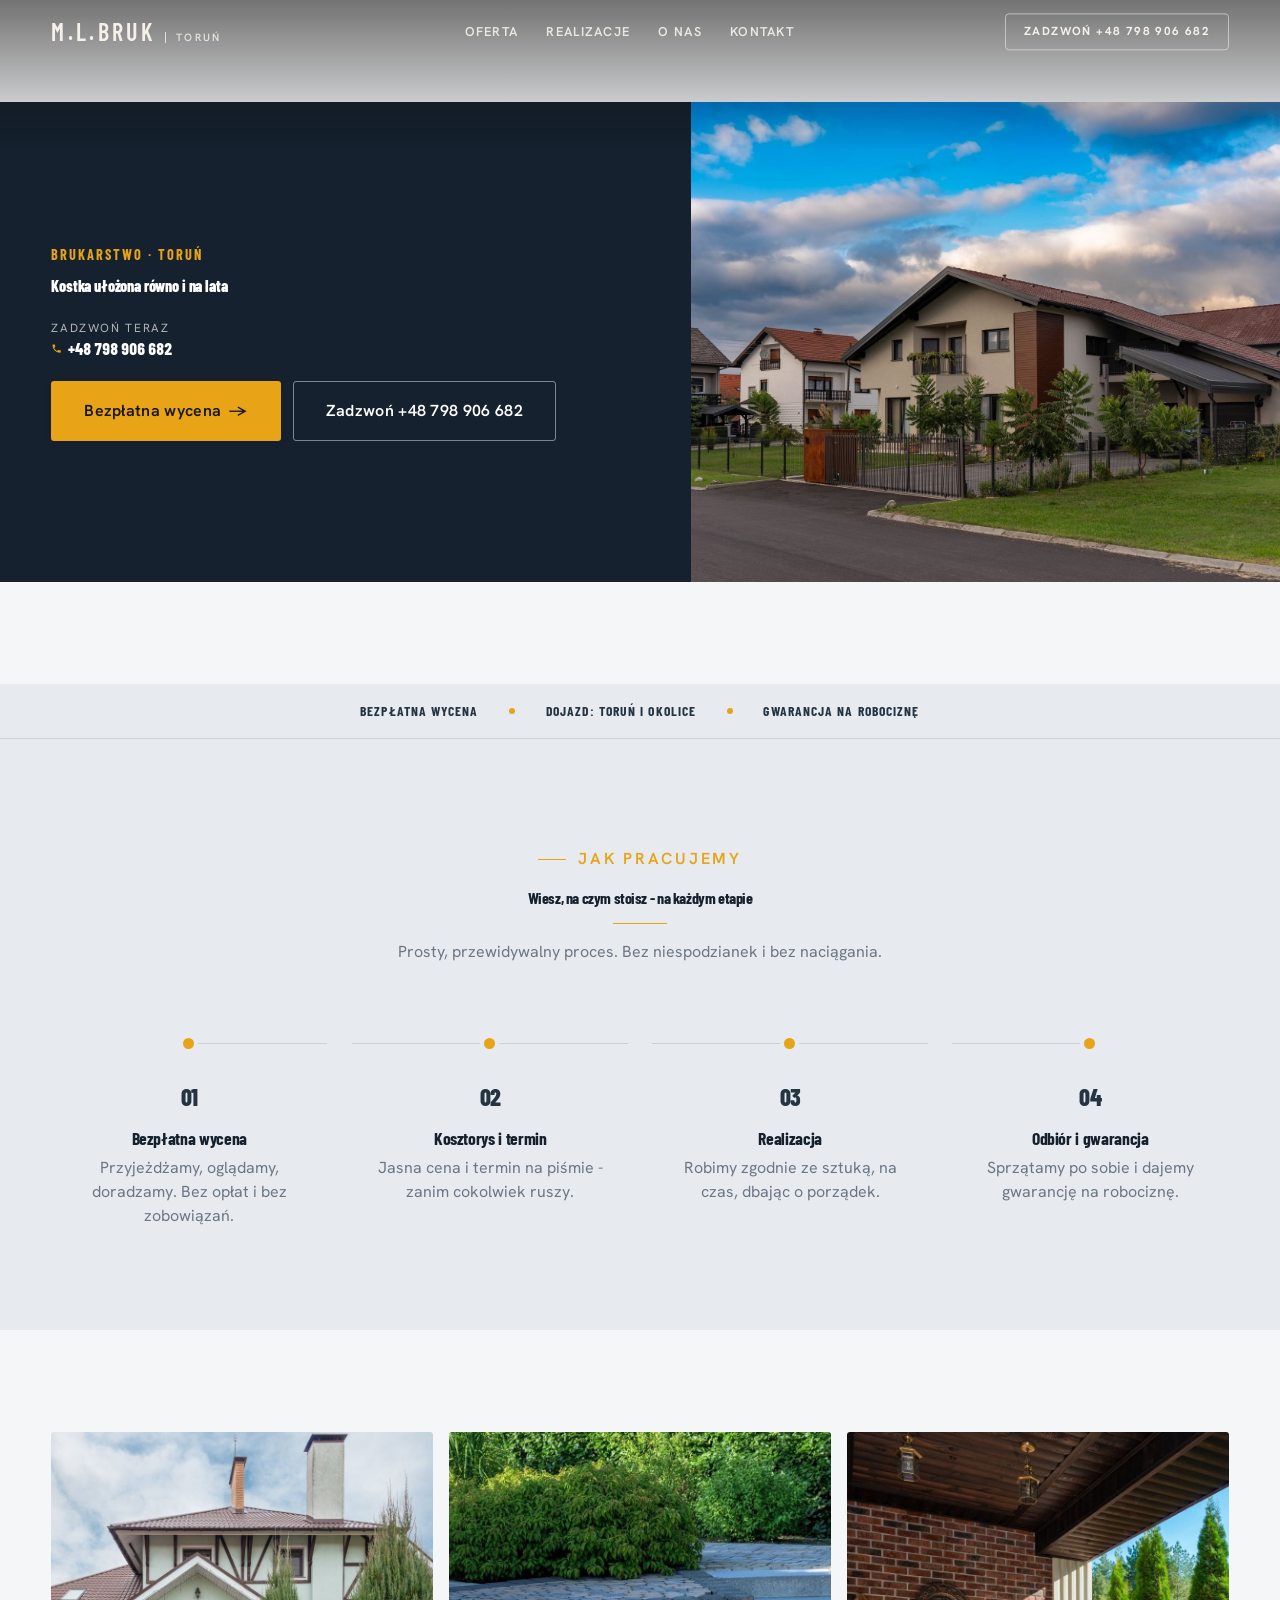
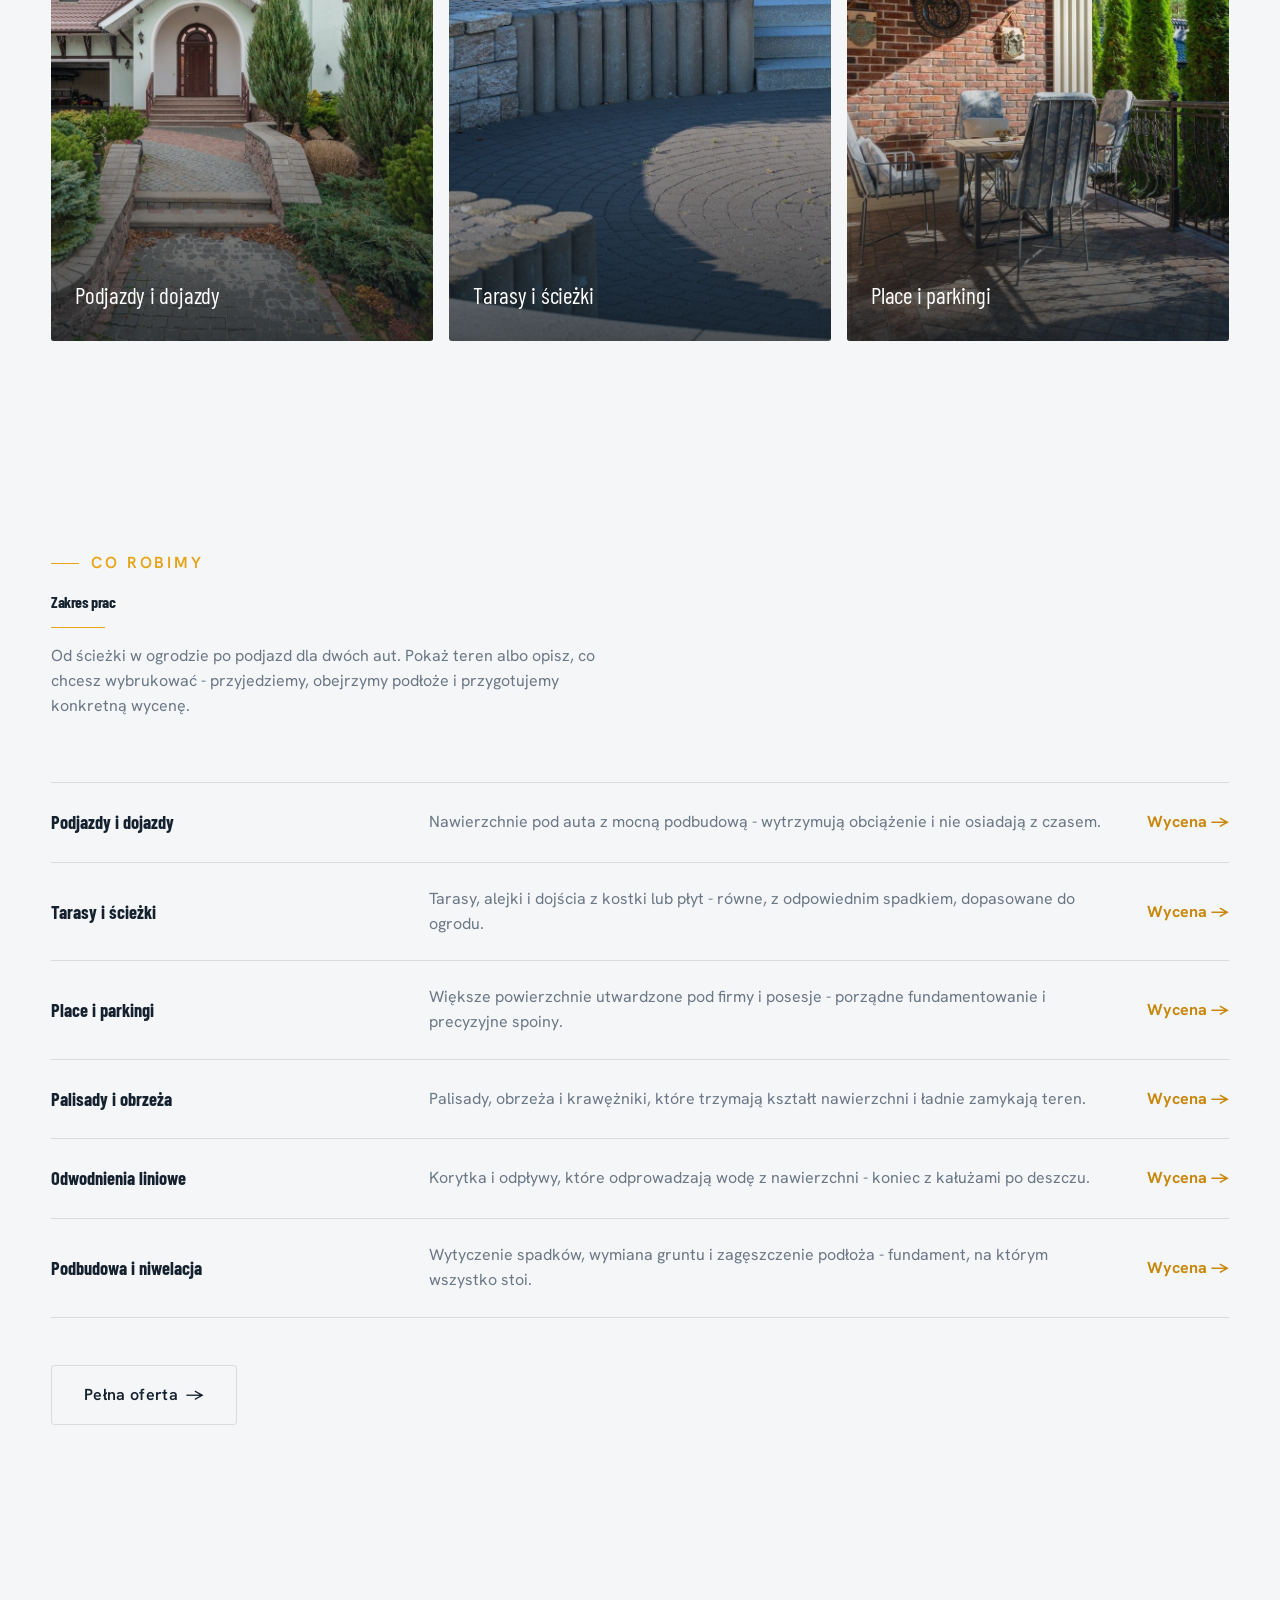
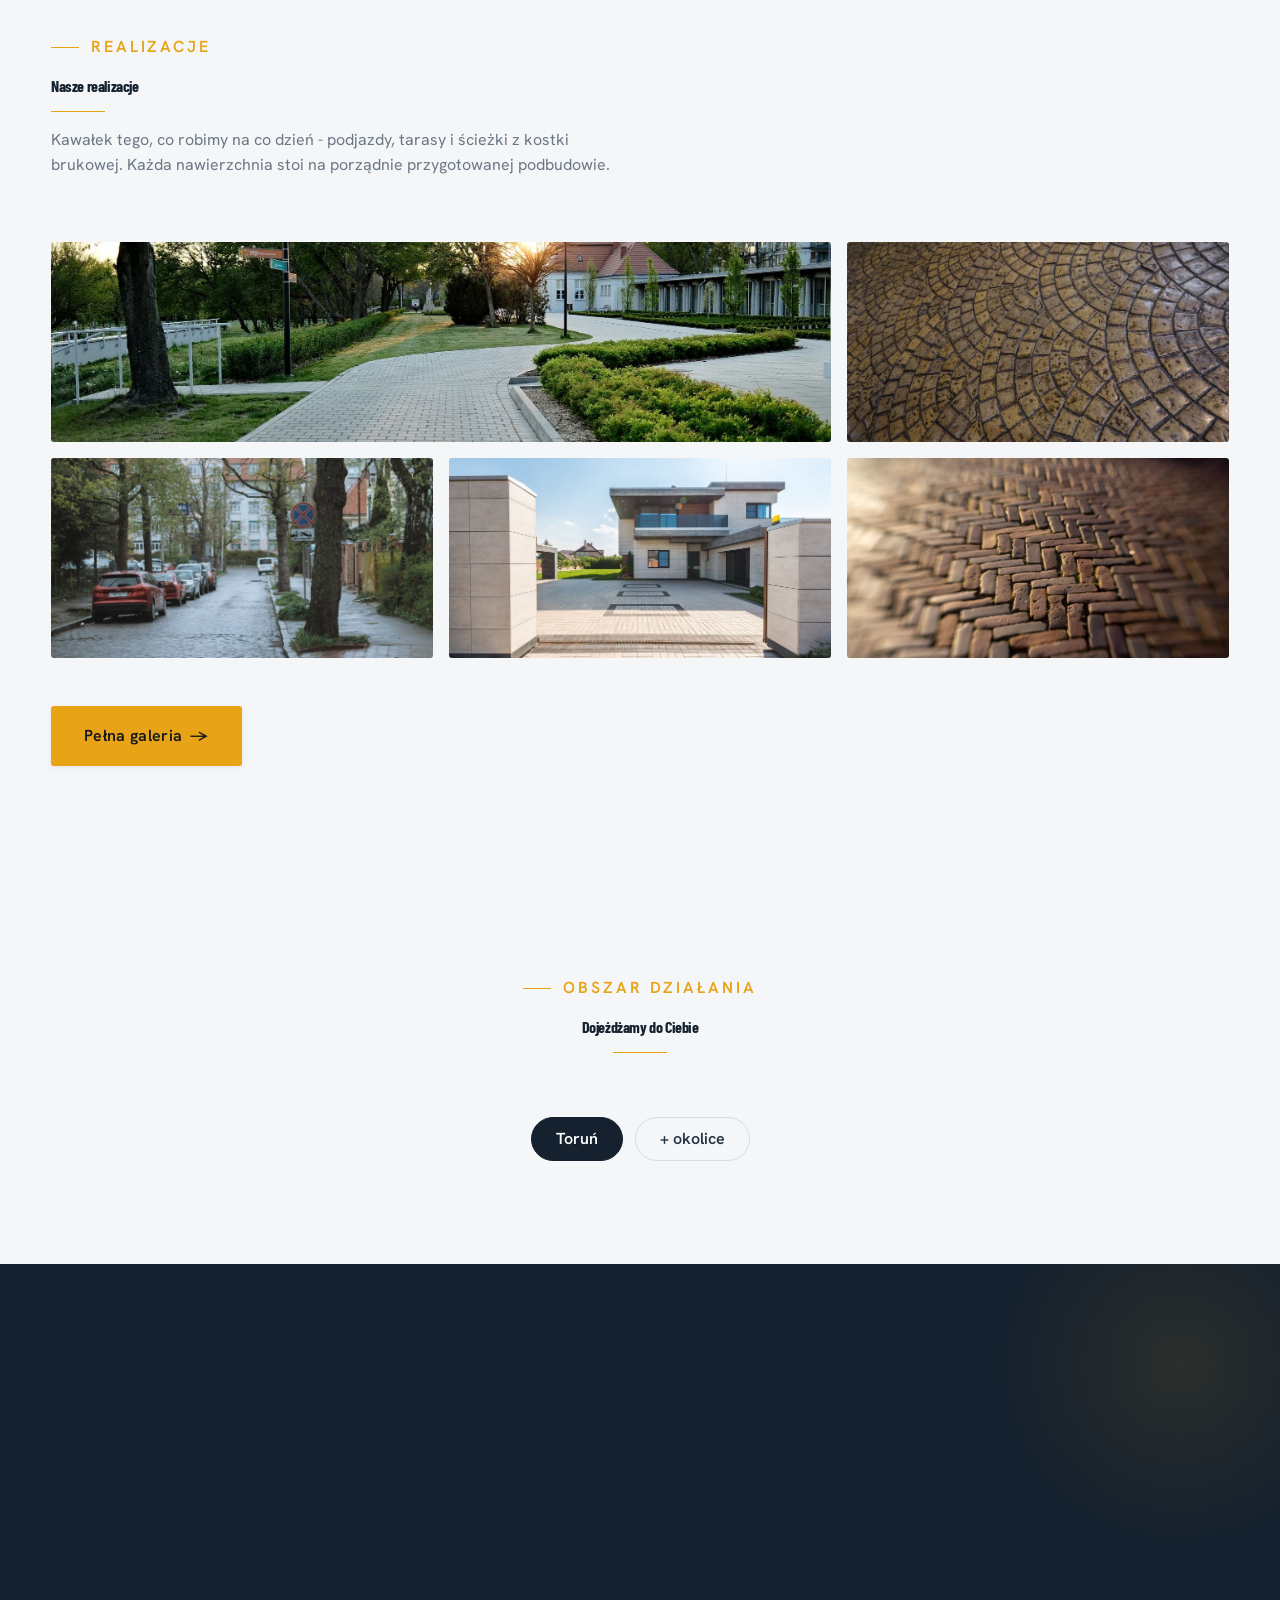
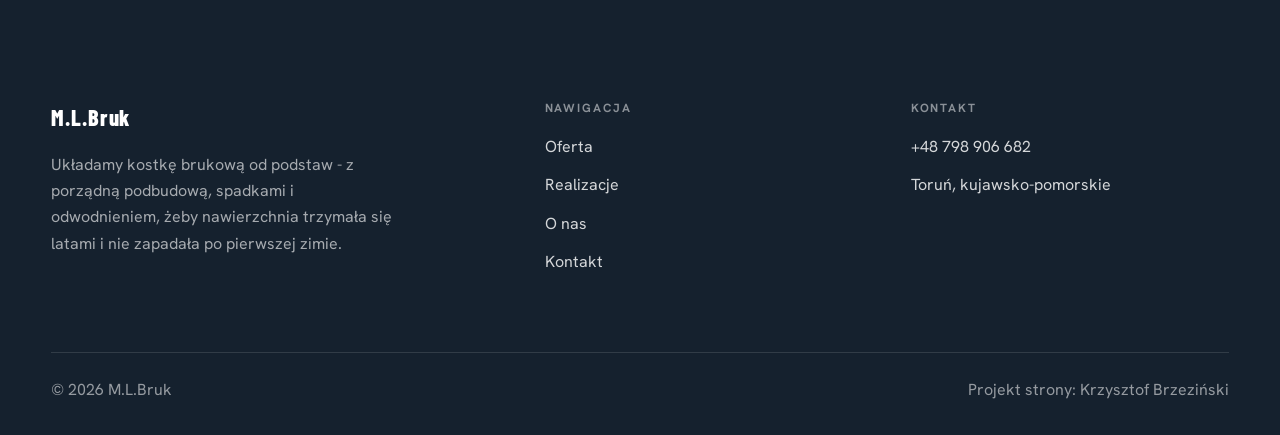
==== index.html @ 259c3f05 "Strona demo: m-l-bruk-ukladanie-kostki-brukowej" ====
<!DOCTYPE html>
<html lang="pl">
<head>
<meta charset="UTF-8">
<meta name="viewport" content="width=device-width, initial-scale=1.0">
<title>M.L.Bruk - Brukarstwo · Toruń</title>
<meta name="description" content="M.L.Bruk - układanie kostki brukowej, podjazdy, tarasy, ścieżki, palisady i odwodnienia. Solidna podbudowa, równa nawierzchnia, terminowo. Toruń i okolice.">
<link rel="preconnect" href="https://fonts.googleapis.com">
<link rel="preconnect" href="https://fonts.gstatic.com" crossorigin>
<link href="https://fonts.googleapis.com/css2?family=Barlow+Condensed:wght@500;600;700&family=Hanken+Grotesk:wght@400;500;600&display=swap" rel="stylesheet">
<link rel="stylesheet" href="assets/styles.css">
</head>
<body>

<header class="nav">
  <div class="wrap nav-inner">
    <a class="brand" href="index.html"><span class="name">M.L.Bruk</span><span class="sub">Toruń</span></a>
    <nav class="nav-links">
      <a href="oferta.html">Oferta</a>
      <a href="realizacje.html">Realizacje</a>
      <a href="o-nas.html">O nas</a>
      <a href="kontakt.html">Kontakt</a>
      <a href="tel:+48798906682" class="btn btn-accent">Zadzwoń +48 798 906 682</a>
    </nav>
    <button class="nav-toggle" aria-label="Menu"><span></span><span></span><span></span></button>
  </div>
</header>

<section class="hero-fach">
  <img class="hf-photo" src="img/hero.jpg" alt="M.L.Bruk">
  <div class="hf-panel">
      <span class="hf-kicker">Brukarstwo · Toruń</span>
      <h1 class="hf-title">Kostka ułożona równo i na lata</h1>
      <a class="hf-phone" href="tel:+48798906682"><span class="hf-phone-lab">Zadzwoń teraz</span><span class="hf-phone-num"><svg class="ico-tel" width="16" height="16" viewBox="0 0 24 24" fill="none" aria-hidden="true"><path d="M6.6 10.8a15.5 15.5 0 0 0 6.6 6.6l2.2-2.2a1 1 0 0 1 1-.24 11.4 11.4 0 0 0 3.6.58 1 1 0 0 1 1 1V20a1 1 0 0 1-1 1A17 17 0 0 1 3 4a1 1 0 0 1 1-1h3.5a1 1 0 0 1 1 1c0 1.25.2 2.46.58 3.6a1 1 0 0 1-.25 1l-2.23 2.2Z" fill="currentColor"/></svg> +48 798 906 682</span></a>
      <div class="hf-actions">
        <a href="kontakt.html" class="btn btn-accent">Bezpłatna wycena <span class="arr">→</span></a>
        <a href="tel:+48798906682" class="btn btn-ghost hf-ghost">Zadzwoń +48 798 906 682</a>
      </div>
  </div>
</section>
<section class="fach-promise">
  <div class="wrap">
    <ul class="fp-row reveal"><li>Bezpłatna wycena</li><li>Dojazd: Toruń i okolice</li><li>Gwarancja na robociznę</li></ul>
  </div>
</section>
<section class="proces fachowcy">
  <div class="wrap">
    <div class="head center reveal">
      <span class="eyebrow">Jak pracujemy</span>
      <h2>Wiesz, na czym stoisz - na każdym etapie</h2>
      <p>Prosty, przewidywalny proces. Bez niespodzianek i bez naciągania.</p>
    </div>
    <ol class="proces-line">
      <li class="reveal"><span class="pno">01</span><h3>Bezpłatna wycena</h3><p>Przyjeżdżamy, oglądamy, doradzamy. Bez opłat i bez zobowiązań.</p></li>
      <li class="reveal"><span class="pno">02</span><h3>Kosztorys i termin</h3><p>Jasna cena i termin na piśmie - zanim cokolwiek ruszy.</p></li>
      <li class="reveal"><span class="pno">03</span><h3>Realizacja</h3><p>Robimy zgodnie ze sztuką, na czas, dbając o porządek.</p></li>
      <li class="reveal"><span class="pno">04</span><h3>Odbiór i gwarancja</h3><p>Sprzątamy po sobie i dajemy gwarancję na robociznę.</p></li>
    </ol>
  </div>
</section>
<section class="gateways-band">
  <div class="wrap">
    <div class="gateways">
      <a href="oferta.html" class="gateway reveal"><img src="img/g2.jpg" alt="Podjazdy i dojazdy" loading="lazy"><span class="g-ttl">Podjazdy i dojazdy</span></a>
      <a href="oferta.html" class="gateway reveal"><img src="img/g3.jpg" alt="Tarasy i ścieżki" loading="lazy"><span class="g-ttl">Tarasy i ścieżki</span></a>
      <a href="oferta.html" class="gateway reveal"><img src="img/g4.jpg" alt="Place i parkingi" loading="lazy"><span class="g-ttl">Place i parkingi</span></a>
    </div>
  </div>
</section>
<section class="fach-uslugi">
  <div class="wrap">
    <div class="head reveal">
      <span class="eyebrow">Co robimy</span>
      <h2>Zakres prac</h2>
      <p>Od ścieżki w ogrodzie po podjazd dla dwóch aut. Pokaż teren albo opisz, co chcesz wybrukować - przyjedziemy, obejrzymy podłoże i przygotujemy konkretną wycenę.</p>
    </div>
    <ul class="fu-list">
      <li class="fu-row reveal"><div class="fu-name">Podjazdy i dojazdy</div><div class="fu-desc">Nawierzchnie pod auta z mocną podbudową - wytrzymują obciążenie i nie osiadają z czasem.</div><a class="fu-cta" href="kontakt.html">Wycena <span class="arr">→</span></a></li>
      <li class="fu-row reveal"><div class="fu-name">Tarasy i ścieżki</div><div class="fu-desc">Tarasy, alejki i dojścia z kostki lub płyt - równe, z odpowiednim spadkiem, dopasowane do ogrodu.</div><a class="fu-cta" href="kontakt.html">Wycena <span class="arr">→</span></a></li>
      <li class="fu-row reveal"><div class="fu-name">Place i parkingi</div><div class="fu-desc">Większe powierzchnie utwardzone pod firmy i posesje - porządne fundamentowanie i precyzyjne spoiny.</div><a class="fu-cta" href="kontakt.html">Wycena <span class="arr">→</span></a></li>
      <li class="fu-row reveal"><div class="fu-name">Palisady i obrzeża</div><div class="fu-desc">Palisady, obrzeża i krawężniki, które trzymają kształt nawierzchni i ładnie zamykają teren.</div><a class="fu-cta" href="kontakt.html">Wycena <span class="arr">→</span></a></li>
      <li class="fu-row reveal"><div class="fu-name">Odwodnienia liniowe</div><div class="fu-desc">Korytka i odpływy, które odprowadzają wodę z nawierzchni - koniec z kałużami po deszczu.</div><a class="fu-cta" href="kontakt.html">Wycena <span class="arr">→</span></a></li>
      <li class="fu-row reveal"><div class="fu-name">Podbudowa i niwelacja</div><div class="fu-desc">Wytyczenie spadków, wymiana gruntu i zagęszczenie podłoża - fundament, na którym wszystko stoi.</div><a class="fu-cta" href="kontakt.html">Wycena <span class="arr">→</span></a></li>
    </ul>
    <div style="margin-top:var(--space-7)" class="reveal"><a href="oferta.html" class="btn btn-ghost">Pełna oferta <span class="arr">→</span></a></div>
  </div>
</section>
<section>
  <div class="wrap">
    <div class="head reveal">
      <span class="eyebrow">Realizacje</span>
      <h2>Nasze realizacje</h2>
      <p>Kawałek tego, co robimy na co dzień - podjazdy, tarasy i ścieżki z kostki brukowej. Każda nawierzchnia stoi na porządnie przygotowanej podbudowie.</p>
    </div>
    <div class="gallery">
      <div class="tile t-two3 reveal"><img src="img/g5.jpg" alt="Podjazd z kostki" loading="lazy"><div class="cap">Podjazd z kostki</div></div>
      <div class="tile t-third reveal"><img src="img/g6.jpg" alt="Taras i schody" loading="lazy"><div class="cap">Taras i schody</div></div>
      <div class="tile t-third reveal"><img src="img/g7.jpg" alt="Ścieżka w ogrodzie" loading="lazy"><div class="cap">Ścieżka w ogrodzie</div></div>
      <div class="tile t-third reveal"><img src="img/g8.jpg" alt="Wzór łukowy" loading="lazy"><div class="cap">Wzór łukowy</div></div>
      <div class="tile t-third reveal"><img src="img/g9.jpg" alt="Bruk jodełkowy" loading="lazy"><div class="cap">Bruk jodełkowy</div></div>
    </div>
    <div style="margin-top:var(--space-7)" class="reveal"><a href="realizacje.html" class="btn btn-accent">Pełna galeria <span class="arr">→</span></a></div>
  </div>
</section>
<section class="obszar">
  <div class="wrap">
    <div class="head center reveal">
      <span class="eyebrow">Obszar działania</span>
      <h2>Dojeżdżamy do Ciebie</h2>
    </div>
    <ul class="obszar-list reveal"><li class="is-home">Toruń</li><li>+ okolice</li></ul>
  </div>
</section>
<section class="cta">
  <div class="wrap">
    <div class="reveal">
      <span class="eyebrow">Współpraca</span>
      <h2>Potrzebujesz fachowca? Wycenimy za darmo.</h2>
      <p>Zadzwoń lub napisz - przyjedziemy, obejrzymy i podamy jasną cenę. Bez zobowiązań.</p>
    </div>
    <div class="cta-actions reveal">
      <a href="kontakt.html" class="btn btn-light">Bezpłatna wycena <span class="arr">→</span></a>
      <a href="tel:+48798906682" class="btn btn-ghost" style="color:#fff;border-color:rgba(255,255,255,.3)">+48 798 906 682</a>
    </div>
  </div>
</section>

<footer>
  <div class="wrap">
    <div class="foot-grid">
      <div class="foot-brand">
        <div class="name">M.L.Bruk</div>
        <p>Układamy kostkę brukową od podstaw - z porządną podbudową, spadkami i odwodnieniem, żeby nawierzchnia trzymała się latami i nie zapadała po pierwszej zimie.</p>
      </div>
      <div class="foot-col">
        <h4>Nawigacja</h4>
        <a href="oferta.html">Oferta</a>
        <a href="realizacje.html">Realizacje</a>
        <a href="o-nas.html">O nas</a>
        <a href="kontakt.html">Kontakt</a>
      </div>
      <div class="foot-col">
        <h4>Kontakt</h4>
        <a href="tel:+48798906682">+48 798 906 682</a>
        <p>Toruń, kujawsko-pomorskie</p>
      </div>
    </div>
    <div class="foot-bot">
      <span>© 2026 M.L.Bruk</span>
      <span>Projekt strony: Krzysztof Brzeziński</span>
    </div>
  </div>
</footer>
<div class="sticky-call"><a class="sc-call" href="tel:+48798906682"><svg class="ico-tel" width="16" height="16" viewBox="0 0 24 24" fill="none" aria-hidden="true"><path d="M6.6 10.8a15.5 15.5 0 0 0 6.6 6.6l2.2-2.2a1 1 0 0 1 1-.24 11.4 11.4 0 0 0 3.6.58 1 1 0 0 1 1 1V20a1 1 0 0 1-1 1A17 17 0 0 1 3 4a1 1 0 0 1 1-1h3.5a1 1 0 0 1 1 1c0 1.25.2 2.46.58 3.6a1 1 0 0 1-.25 1l-2.23 2.2Z" fill="currentColor"/></svg> Zadzwoń</a><a class="sc-quote" href="kontakt.html">Bezpłatna wycena</a></div>

<script src="assets/main.js"></script>
</body>
</html>
---- assets/styles.css ----
/* ============================================================
   STOLBASZ — premium, architektoniczny B2B fit-out
   Jasna paleta, zero brązu. System wg premium-web-craft.
   Projekt strony: Krzysztof Brzeziński
   ============================================================ */

:root{
  /* PALETA — jasna, architektoniczna, chłodna */
  --paper:#F4F6F8;          /* główne tło */
  --paper-2:#E7EBEF;        /* sekcje alternatywne (chłodny jasny szary) */
  --paper-3:#E7EBEF;        /* delikatne wypełnienia */
  --ink:#15212E;            /* tekst główny — chłodny grafit */
  --ink-soft:#243443;       /* nagłówki drugorzędne */
  --muted:#6B7785;          /* tekst poboczny */
  --line:rgba(21,33,46,.12);/* hairline */
  --accent:#E8A317;         /* stonowany petrol-slate — jedyny akcent */
  --accent-d:#C9870C;
  --accent-soft:rgba(232,163,23,.10);
  --dark:#15212E;           /* sekcje ciemne (stopka/CTA) */

  /* ODSTĘPY — skala 4/8 */
  --space-1:4px; --space-2:8px; --space-3:12px; --space-4:16px; --space-5:24px;
  --space-6:32px; --space-7:48px; --space-8:64px; --space-9:96px; --space-10:128px;

  /* TYPOGRAFIA — fluid clamp() */
  --text-sm:clamp(.82rem,.8rem+.1vw,.9rem);
  --text-base:clamp(1rem,.97rem+.15vw,1.1rem);
  --text-lg:clamp(1.12rem,1.05rem+.3vw,1.3rem);
  --text-h3:clamp(1.2rem,1.1rem+.5vw,1.5rem);
  --text-h2:clamp(1.9rem,1.5rem+1.9vw,2.8rem);
  --text-h1:clamp(2.6rem,1.9rem+3.6vw,4.6rem);

  /* PROMIENIE — architektoniczne, raczej ostre */
  --r-sm:3px; --r-md:6px; --r-lg:10px;

  /* RUCH */
  --ease:cubic-bezier(.25,.46,.45,.94); --dur:.24s;

  /* CIENIE — miękkie, warstwowe */
  --sh-sm:0 1px 2px rgba(16,24,32,.04), 0 2px 8px rgba(16,24,32,.05);
  --sh-md:0 2px 6px rgba(16,24,32,.05), 0 12px 28px -8px rgba(16,24,32,.12);
  --sh-lg:0 6px 14px rgba(16,24,32,.07), 0 26px 56px -18px rgba(16,24,32,.22);

  --hairline:1px solid var(--line);

  --font-display:'Barlow Condensed','Hanken Grotesk',sans-serif;
  --font-body:'Hanken Grotesk',sans-serif;
}

*{box-sizing:border-box;margin:0;padding:0}
html{scroll-behavior:smooth}
body{
  font-family:var(--font-body);
  font-size:var(--text-base);
  line-height:1.65;
  color:var(--ink);
  background:var(--paper);
  -webkit-font-smoothing:antialiased;
  text-rendering:optimizeLegibility;
}
img{max-width:100%;display:block}
a{color:inherit;text-decoration:none}

.wrap{width:min(92%,1180px);margin-inline:auto}
section{padding-block:clamp(52px,6.5vw,96px)}

h1,h2,h3{font-family:var(--font-display);font-weight:700;line-height:1.08;letter-spacing:-.02em;color:var(--ink)}
h1{font-size:var(--text-h1);letter-spacing:-.035em}
h2{font-size:var(--text-h2);letter-spacing:-.025em}
h3{font-size:var(--text-h3)}
p{max-width:65ch}

.eyebrow{
  font-family:var(--font-body);
  font-size:var(--text-sm);
  font-weight:600;
  letter-spacing:.18em;
  text-transform:uppercase;
  color:var(--accent);
  display:inline-flex;align-items:center;gap:var(--space-3);
}
.eyebrow::before{content:"";width:28px;height:1px;background:var(--accent);display:inline-block}

.muted{color:var(--muted)}
.lead{font-size:var(--text-lg);line-height:1.55;color:var(--ink-soft);max-width:50ch}

/* ---------- BUTTONS ---------- */
.btn{
  display:inline-flex;align-items:center;gap:var(--space-2);
  font-weight:600;font-size:var(--text-sm);letter-spacing:.02em;
  padding:var(--space-4) var(--space-6);
  border-radius:var(--r-sm);
  transition:transform var(--dur) var(--ease),box-shadow var(--dur) var(--ease),background var(--dur) var(--ease);
  cursor:pointer;border:1px solid transparent;
}
.btn-accent{background:var(--accent);color:#fff;box-shadow:var(--sh-sm)}
.btn-accent:hover{background:var(--accent-d);transform:translateY(-2px);box-shadow:var(--sh-md)}
.btn-accent:active{transform:translateY(0);box-shadow:var(--sh-sm)}
.btn-ghost{background:transparent;color:var(--ink);border-color:var(--line)}
.btn-ghost:hover{border-color:var(--accent);color:var(--accent);transform:translateY(-2px)}
.btn-light{background:#fff;color:var(--ink);box-shadow:var(--sh-sm)}
.btn-light:hover{transform:translateY(-2px);box-shadow:var(--sh-md)}
.btn .arr{transition:transform var(--dur) var(--ease)}
.btn:hover .arr{transform:translateX(4px)}

/* ---------- NAV ---------- */
.nav{
  position:sticky;top:0;z-index:50;
  background:color-mix(in srgb,var(--paper) 88%,transparent);
  backdrop-filter:saturate(140%) blur(10px);
  border-bottom:var(--hairline);
}
.nav-inner{display:flex;align-items:center;justify-content:space-between;height:72px}
.brand{display:flex;flex-direction:column;line-height:1}
.brand .name{font-family:var(--font-display);font-weight:800;font-size:1.35rem;letter-spacing:.04em}
.brand .sub{font-size:.62rem;letter-spacing:.34em;text-transform:uppercase;color:var(--muted);margin-top:5px}
.nav-links{display:flex;align-items:center;gap:var(--space-6)}
.nav-links a{font-size:var(--text-sm);font-weight:500;color:var(--ink-soft);position:relative;padding-block:4px;transition:color var(--dur) var(--ease)}
.nav-links a::after{content:"";position:absolute;left:0;bottom:0;width:0;height:1.5px;background:var(--accent);transition:width var(--dur) var(--ease)}
.nav-links a:hover,.nav-links a.active{color:var(--ink)}
.nav-links a:hover::after,.nav-links a.active::after{width:100%}
.nav-links .btn{padding:var(--space-2) var(--space-5)}
/* przyciski w nav: właściwy kolor (przebij .nav-links a) + bez podkreślenia */
.nav-links a.btn-accent{color:#fff}
.nav-links a.btn-ghost,.nav-links a.btn-light{color:var(--ink)}
.nav-links a.btn::after{display:none}
.nav-toggle{display:none;background:none;border:none;cursor:pointer;flex-direction:column;gap:5px;padding:8px}
.nav-toggle span{width:24px;height:2px;background:var(--ink);transition:var(--dur)}

/* ---------- HERO (split) ---------- */
.hero{position:relative;overflow:hidden;border-bottom:var(--hairline)}
.hero-grid{display:grid;grid-template-columns:1.05fr .95fr;gap:clamp(24px,4vw,60px);align-items:center;
  padding-block:clamp(36px,4.5vw,64px)}
.hero-copy .eyebrow{margin-bottom:var(--space-5)}
.hero-copy h1{margin-bottom:var(--space-5)}
.hero-copy .lead{margin-bottom:var(--space-7)}
.hero-actions{display:flex;flex-wrap:wrap;gap:var(--space-4)}
.hero-art{position:relative;aspect-ratio:4/3;border-radius:var(--r-lg);overflow:hidden;box-shadow:var(--sh-lg)}
.hero-art img{width:100%;height:100%;object-fit:cover}
.hero-art::after{content:"";position:absolute;inset:0;background:linear-gradient(180deg,transparent 55%,rgba(18,24,28,.28))}
.hero-badge{position:absolute;left:var(--space-5);bottom:var(--space-5);z-index:2;
  background:rgba(252,252,251,.94);backdrop-filter:blur(4px);
  border-radius:var(--r-md);padding:var(--space-4) var(--space-5);box-shadow:var(--sh-md);max-width:78%}
.hero-badge strong{display:block;font-family:var(--font-display);font-size:1rem;letter-spacing:-.01em}
.hero-badge span{font-size:var(--text-sm);color:var(--muted)}

/* ---------- HERO duży / kinowy (strona główna) ---------- */
.hero-cine{position:relative;min-height:clamp(560px,82vh,840px);min-height:clamp(560px,82svh,840px);display:flex;align-items:center;overflow:hidden;border-bottom:var(--hairline)}
.hero-cine>img{position:absolute;inset:0;width:100%;height:100%;object-fit:cover;z-index:0}
.hero-cine::after{content:"";position:absolute;inset:0;z-index:1;
  background:linear-gradient(95deg,rgba(13,18,23,.86) 0%,rgba(13,18,23,.64) 32%,rgba(13,18,23,.24) 62%,rgba(13,18,23,.04) 100%)}
.hero-cine .wrap{position:relative;z-index:2;padding-block:var(--space-8)}
.hero-cine .hero-copy{max-width:660px}
.hero-cine .eyebrow{color:#fff;margin-bottom:var(--space-5)}
.hero-cine .eyebrow::before{background:#fff}
.hero-cine h1{color:#fff;margin-bottom:var(--space-5);font-size:clamp(2.9rem,2rem+4.4vw,5.2rem)}
.hero-cine .lead{color:rgba(255,255,255,.92);max-width:48ch;margin-bottom:var(--space-7)}
.hero-cine .hero-actions{display:flex;flex-wrap:wrap;gap:var(--space-4)}
@media(max-width:680px){
  .hero-cine{min-height:clamp(520px,76vh,640px);min-height:clamp(520px,76svh,640px);align-items:flex-end}
  .hero-cine::after{background:linear-gradient(0deg,rgba(13,18,23,.9) 6%,rgba(13,18,23,.45) 55%,rgba(13,18,23,.25) 100%)}
  .hero-cine .wrap{padding-bottom:var(--space-9)}
}

/* full-bleed hero variant (podstrony) */
.pagehead{position:relative;min-height:46vh;min-height:46svh;display:flex;align-items:flex-end;overflow:hidden;border-bottom:var(--hairline)}
.pagehead img{position:absolute;inset:0;width:100%;height:100%;object-fit:cover}
.pagehead::after{content:"";position:absolute;inset:0;background:linear-gradient(180deg,rgba(18,24,28,.25),rgba(18,24,28,.62))}
.pagehead .wrap{position:relative;z-index:2;padding-block:var(--space-9);color:#fff}
.pagehead h1{color:#fff;max-width:18ch}
.pagehead .eyebrow{color:#fff}
.pagehead .eyebrow::before{background:#fff}
.pagehead p{color:rgba(255,255,255,.86);margin-top:var(--space-4);max-width:54ch}

/* ---------- STRIP (pasek skrótów / liczby) ---------- */
.strip{background:var(--dark);color:#fff}
.strip .wrap{display:grid;grid-template-columns:repeat(4,1fr);gap:var(--space-6);padding-block:var(--space-8)}
.strip .item .k{font-family:var(--font-display);font-size:clamp(1.6rem,1.2rem+1.4vw,2.4rem);font-weight:800;letter-spacing:-.02em;color:#fff}
.strip .item .v{font-size:var(--text-sm);color:rgba(255,255,255,.66);margin-top:var(--space-2);line-height:1.45}
.strip .item{border-left:2px solid var(--accent);padding-left:var(--space-5)}

/* ---------- SECTION HEAD ---------- */
.head{max-width:48rem;margin-bottom:var(--space-8)}
.head.center{margin-inline:auto;text-align:center}
.head .eyebrow{margin-bottom:var(--space-4)}
.head h2{margin-bottom:var(--space-4)}
.head p{color:var(--muted);font-size:var(--text-lg);line-height:1.55}
.head.center p{margin-inline:auto}

/* ---------- INTRO SPLIT ---------- */
.split{display:grid;grid-template-columns:.92fr 1.08fr;gap:clamp(28px,5vw,80px);align-items:center}
.split.rev{grid-template-columns:1.08fr .92fr}
.split.rev .split-art{order:-1}
.split-art{position:relative;aspect-ratio:5/4;border-radius:var(--r-lg);overflow:hidden;box-shadow:var(--sh-lg)}
.split-art img{width:100%;height:100%;object-fit:cover}
.split-copy h2{margin-bottom:var(--space-5)}
.split-copy p+p{margin-top:var(--space-4)}
.split-copy .btn{margin-top:var(--space-6)}

/* ---------- SERVICES (zakres) ---------- */
.svc-grid{display:grid;grid-template-columns:repeat(auto-fit,minmax(280px,1fr));gap:var(--space-5)}
.svc{background:#fff;border:var(--hairline);border-radius:var(--r-md);padding:var(--space-7) var(--space-6);
  transition:transform var(--dur) var(--ease),box-shadow var(--dur) var(--ease),border-color var(--dur) var(--ease);
  position:relative;overflow:hidden}
.svc::before{content:"";position:absolute;left:0;top:0;width:3px;height:0;background:var(--accent);transition:height var(--dur) var(--ease)}
.svc:hover{transform:translateY(-4px);box-shadow:var(--sh-md);border-color:transparent}
.svc:hover::before{height:100%}
.svc .ic{font-family:var(--font-display);font-size:.8rem;font-weight:700;letter-spacing:.12em;color:var(--accent);margin-bottom:var(--space-4)}
.svc h3{margin-bottom:var(--space-3);font-size:1.22rem}
.svc p{color:var(--muted);font-size:var(--text-base);line-height:1.6}

/* big detailed service rows */
.svc-row{display:grid;grid-template-columns:.8fr 1.2fr;gap:clamp(20px,4vw,60px);align-items:center;padding-block:var(--space-8)}
.svc-row+.svc-row{border-top:var(--hairline)}
.svc-row.rev{grid-template-columns:1.2fr .8fr}
.svc-row.rev .svc-row-art{order:-1}
.svc-row-art{aspect-ratio:4/3;border-radius:var(--r-md);overflow:hidden;box-shadow:var(--sh-md)}
.svc-row-art img{width:100%;height:100%;object-fit:cover}
.svc-row h3{font-size:1.5rem;margin-bottom:var(--space-4)}
.svc-row .num{font-family:var(--font-display);font-size:.85rem;font-weight:700;letter-spacing:.14em;color:var(--accent);display:block;margin-bottom:var(--space-3)}
.svc-row ul{list-style:none;margin-top:var(--space-4);display:flex;flex-direction:column;gap:var(--space-2)}
.svc-row li{position:relative;padding-left:var(--space-5);color:var(--muted);font-size:var(--text-base)}
.svc-row li::before{content:"";position:absolute;left:0;top:.62em;width:8px;height:1px;background:var(--accent)}

/* ---------- GALLERY (realizacje) ---------- */
.gallery{display:grid;grid-template-columns:repeat(12,1fr);gap:var(--space-4);grid-auto-rows:200px}
/* GALERIA MASONRY — pionowe zdjęcia (portrety beauty/wellness) bez przycinania: kolumny, height auto */
.gallery-masonry{column-count:3;column-gap:var(--space-4)}
@media(max-width:900px){.gallery-masonry{column-count:2}}
@media(max-width:560px){.gallery-masonry{column-count:1}}
.gallery-masonry .m-tile{break-inside:avoid;margin:0 0 var(--space-4);padding:0;position:relative;overflow:hidden;border-radius:var(--r-md);border:1px solid var(--line)}
.gallery-masonry .m-tile img{width:100%;height:auto;display:block}
.gallery-masonry .m-tile .cap{position:absolute;left:0;right:0;bottom:0;padding:var(--space-4);color:#fff;background:linear-gradient(0deg,rgba(0,0,0,.55),transparent);font-size:var(--text-sm)}
.tile{position:relative;overflow:hidden;border-radius:var(--r-md);box-shadow:var(--sh-sm);
  transition:transform var(--dur) var(--ease),box-shadow var(--dur) var(--ease)}
.tile img{width:100%;height:100%;object-fit:cover;transition:transform .6s var(--ease)}
.tile:hover{box-shadow:var(--sh-md)}
.tile:hover img{transform:scale(1.05)}
.tile .cap{position:absolute;left:0;right:0;bottom:0;padding:var(--space-5) var(--space-4) var(--space-4);
  background:linear-gradient(transparent,rgba(18,24,28,.78));color:#fff;
  font-size:var(--text-sm);font-weight:600;letter-spacing:.01em;
  opacity:0;transform:translateY(8px);transition:var(--dur) var(--ease)}
.tile:hover .cap{opacity:1;transform:translateY(0)}
.tile .cap small{display:block;font-weight:400;opacity:.78;letter-spacing:.04em;text-transform:uppercase;font-size:.66rem;margin-top:3px}
/* bento spans */
.t-wide{grid-column:span 6}
.t-tall{grid-column:span 6;grid-row:span 2}
.t-std{grid-column:span 6}
.t-third{grid-column:span 4}
.t-two3{grid-column:span 8}

/* ---------- TRUST / WIARYGODNOŚĆ ---------- */
.trust{background:var(--paper-2)}
.trust-grid{display:grid;grid-template-columns:repeat(auto-fit,minmax(240px,1fr));gap:var(--space-5);margin-top:var(--space-7)}
.trust-card{background:#fff;border-radius:var(--r-md);padding:var(--space-7) var(--space-6);box-shadow:var(--sh-sm);border-top:3px solid var(--accent)}
.trust-card .big{font-family:var(--font-display);font-size:clamp(1.8rem,1.3rem+1.6vw,2.6rem);font-weight:800;letter-spacing:-.02em;color:var(--ink);line-height:1}
.trust-card h3{font-size:1.12rem;margin:var(--space-3) 0 var(--space-2)}
.trust-card p{color:var(--muted);font-size:var(--text-base);line-height:1.55}

/* ---------- CTA band ---------- */
.cta{background:var(--dark);color:#fff;position:relative;overflow:hidden}
.cta .wrap{display:grid;grid-template-columns:1.4fr .6fr;gap:var(--space-7);align-items:center;position:relative;z-index:2}
.cta h2{color:#fff;max-width:20ch}
.cta p{color:rgba(255,255,255,.74);margin-top:var(--space-4)}
.cta-actions{display:flex;flex-direction:column;gap:var(--space-3);align-items:flex-start}
.cta::before{content:"";position:absolute;right:-80px;top:-80px;width:360px;height:360px;border-radius:50%;
  background:radial-gradient(circle,var(--accent-soft),transparent 70%)}

/* ---------- CONTACT ---------- */
.contact-grid{display:grid;grid-template-columns:.85fr 1.15fr;gap:clamp(28px,4vw,56px);align-items:start}
.info-list{display:flex;flex-direction:column;gap:var(--space-2)}
.info-row{display:flex;gap:var(--space-4);align-items:flex-start;padding-block:var(--space-4);border-bottom:var(--hairline)}
.info-row .ic{flex:none;width:42px;height:42px;display:grid;place-items:center;border-radius:50%;
  background:var(--accent-soft);color:var(--accent);font-size:1.05rem}
.info-row .lbl{font-size:.72rem;letter-spacing:.14em;text-transform:uppercase;color:var(--muted)}
.info-row .val{font-weight:600;font-size:var(--text-base);margin-top:2px}
.info-row a.val:hover{color:var(--accent)}
.map{border:none;border-radius:var(--r-lg);box-shadow:var(--sh-md);width:100%;height:100%;min-height:380px;filter:grayscale(.2) contrast(1.02)}
.form{background:#fff;border:var(--hairline);border-radius:var(--r-lg);padding:clamp(24px,3vw,40px);box-shadow:var(--sh-sm)}
.form .fld{margin-bottom:var(--space-5)}
.form label{display:block;font-size:var(--text-sm);font-weight:600;margin-bottom:var(--space-2)}
.form input,.form textarea{width:100%;font-family:inherit;font-size:var(--text-base);color:var(--ink);
  padding:var(--space-4);border:var(--hairline);border-radius:var(--r-sm);background:var(--paper);transition:border-color var(--dur)}
.form input:focus,.form textarea:focus{outline:none;border-color:var(--accent);background:#fff}
.form textarea{resize:vertical;min-height:120px}
.form .note{font-size:var(--text-sm);color:var(--muted);margin-top:var(--space-3)}

/* ---------- FOOTER ---------- */
footer{background:var(--dark);color:#fff;padding-block:var(--space-9) var(--space-6)}
.foot-grid{display:grid;grid-template-columns:1.4fr 1fr 1fr;gap:var(--space-7);margin-bottom:var(--space-8)}
.foot-brand .name{font-family:var(--font-display);font-weight:800;font-size:1.4rem;letter-spacing:.04em}
.foot-brand p{color:rgba(255,255,255,.62);margin-top:var(--space-4);font-size:var(--text-base);max-width:38ch}
.foot-col h4{font-size:.74rem;letter-spacing:.16em;text-transform:uppercase;color:rgba(255,255,255,.5);margin-bottom:var(--space-4)}
.foot-col a,.foot-col p{display:block;color:rgba(255,255,255,.82);font-size:var(--text-base);margin-bottom:var(--space-3)}
.foot-col a:hover{color:#fff}
.foot-bot{border-top:1px solid rgba(255,255,255,.12);padding-top:var(--space-5);display:flex;justify-content:space-between;flex-wrap:wrap;gap:var(--space-3);
  font-size:var(--text-sm);color:rgba(255,255,255,.55)}
.foot-bot a:hover{color:#fff}

/* ---------- REVEAL ---------- */
.reveal{opacity:0;transform:translateY(22px);transition:opacity .6s var(--ease),transform .6s var(--ease)}
.reveal.in{opacity:1;transform:none}

/* ---------- RESPONSIVE ---------- */
@media(max-width:920px){
  .hero-grid,.split,.split.rev,.svc-row,.svc-row.rev,.cta .wrap,.contact-grid,.foot-grid{grid-template-columns:1fr}
  .split.rev .split-art,.svc-row.rev .svc-row-art{order:0}
  .hero-art{aspect-ratio:16/10;max-height:420px}
  .strip .wrap{grid-template-columns:repeat(2,1fr);gap:var(--space-7)}
  .gallery{grid-auto-rows:180px}
  .t-wide,.t-tall,.t-std,.t-third,.t-two3{grid-column:span 6}
  .t-tall{grid-row:span 1}
  .cta-actions{flex-direction:row;flex-wrap:wrap}
  .foot-grid{gap:var(--space-6)}
}
@media(max-width:680px){
  .nav-links{position:fixed;inset:72px 0 auto 0;background:var(--paper);flex-direction:column;align-items:stretch;
    gap:0;padding:var(--space-4) 6%;border-bottom:var(--hairline);box-shadow:var(--sh-md);
    transform:translateY(-120%);transition:transform var(--dur) var(--ease)}
  .nav-links.open{transform:translateY(0)}
  .nav-links a{padding-block:var(--space-4);border-bottom:var(--hairline)}
  .nav-links .btn{margin-top:var(--space-3);justify-content:center}
  .nav-toggle{display:flex}
  .strip .wrap{grid-template-columns:1fr}
  .gallery{grid-template-columns:repeat(6,1fr)}
  .foot-grid{grid-template-columns:1fr}
}
@media(prefers-reduced-motion:reduce){
  *{animation-duration:.01ms!important;transition:none!important}
  .reveal{opacity:1!important;transform:none!important}
  html{scroll-behavior:auto}
}

/* ============================================================
   PREMIUM LAYER — destylat deep-researchu branż (anty-AI, spokój).
   Zmienne STOLBASZ (--accent/--ink/--paper/--line/--dark). Ruch ledwo
   zauważalny, krzywa cubic-bezier(.16,.84,.44,1); prefers-reduced-motion
   pokryte blanketem wyżej. Karty hairline zamiast cieni = #1 sygnał „nie-AI".
   ============================================================ */

/* więcej oddechu między sekcjami (liderzy: 110-130px) */
section{padding-block:clamp(64px,8vw,128px)}

/* 1) Aksamitny reveal — dłuższa, miękka krzywa zamiast „skoku" */
.reveal{transition:opacity .9s cubic-bezier(.16,.84,.44,1),transform .9s cubic-bezier(.16,.84,.44,1);will-change:opacity,transform}
/* stagger TYLKO w galerii (tam pozycja = porządek dzieci) */
.gallery .reveal:nth-child(2){transition-delay:.07s}
.gallery .reveal:nth-child(3){transition-delay:.14s}
.gallery .reveal:nth-child(4){transition-delay:.21s}
.gallery .reveal:nth-child(5){transition-delay:.28s}
.gallery .reveal:nth-child(6){transition-delay:.35s}

/* 2) Hero STATYCZNY na .hero-cine — Ken Burns CAŁKIEM WYŁĄCZONY 26.06 (3. zgłoszenie Szymona).
   GENEZA: animowanie scale na <img> hero z teksturami (cegły/framugi) re-samplinguje obraz
   klatka po klatce → na części ekranów drobne drganie/shimmer = „heroshot się trzęsie".
   translateY usunięto wcześniej, scale-only + will-change/GPU NIE wystarczyły do GWARANCJI gładkości.
   Krzysztof zażądał pewności („make sure, że błąd się nie pojawi") > efekt. Zero animacji = 0% drgania.
   Delikatny zoom zostaje TYLKO w pełnoekranowych hero gastro/studio (hg-bg/hs-bg — tło, inny
   mechanizm, chwalone, nigdy nie zgłaszane). NIE wracać do KB na .hero-cine bez realnego testu
   na sprzęcie klienta — to ryzyko regresji „trzęsienia”. */
/* BEZPIECZNY "wow" na hero = jednorazowy FADE-IN (opacity), nie zoom.
   opacity nie dotyka bitmapy → gładkie na KAŻDYM zdjęciu/ekranie/GPU, zero ryzyka migotania.
   Geometryczny ruch (scale/translate) na .hero-cine jest ZAKAZANY (bramka pilnuje). */
@keyframes heroFade{from{opacity:0}to{opacity:1}}
.hero-cine>img{transform:none;animation:heroFade 1.1s ease-out both}

/* 3) Akcentowy hairline pod nagłówkiem sekcji, który „rysuje się" przy wejściu */
.head h2{position:relative;padding-bottom:18px}
.head h2::after{content:"";position:absolute;left:0;bottom:0;height:1px;width:0;background:var(--accent);transition:width 1s cubic-bezier(.16,.84,.44,1) .15s}
.head.center h2::after{left:50%;transform:translateX(-50%)}
.head.reveal.in h2::after,.head.center.reveal.in h2::after{width:54px}

/* 4) Karty HAIRLINE zamiast cieni/zaokrągleń (najmocniejszy anty-AI detal) */
.svc{background:transparent;border:1px solid var(--line);border-radius:var(--r-sm);box-shadow:none}
.svc:hover{box-shadow:none;border-color:var(--accent);transform:translateY(-3px)}
.trust-card{background:transparent;box-shadow:none;border:1px solid var(--line);border-top:2px solid var(--accent);border-radius:var(--r-sm)}
.tile{box-shadow:none;border-radius:var(--r-sm)}
.tile:hover{box-shadow:none}

/* 5) Sticky-nav kondensuje się po przewinięciu (sygnał dopracowania) */
.nav{transition:box-shadow .4s ease,background .4s ease}
.nav.is-stuck{box-shadow:0 1px 0 var(--line),0 14px 30px -24px rgba(0,0,0,.45)}
.nav-inner{transition:height .35s var(--ease)}
.nav.is-stuck .nav-inner{height:60px}

/* 6) MANIFESTO — pełnoekranowy cytat-bohater (zastępuje generyczne „Dlaczego my") */
.manifesto{background:var(--paper-2);text-align:center}
.manifesto .wrap{max-width:60rem}
.manifesto p{font-family:var(--font-display);font-style:italic;font-size:clamp(1.6rem,1rem+2.4vw,2.8rem);line-height:1.32;color:var(--ink-soft);margin-inline:auto;max-width:26ch;position:relative;padding-top:var(--space-8)}
.manifesto p::before{content:"";position:absolute;top:0;left:50%;transform:translateX(-50%);width:54px;height:1px;background:var(--accent)}
.manifesto p span{color:var(--accent);font-style:italic}

/* 7) GATEWAYS — 3 duże bramy-zdjęcia (zamiast paska menu usług) */
.gateways{display:grid;grid-template-columns:repeat(3,1fr);gap:var(--space-4)}
.gateway{position:relative;aspect-ratio:3/4;overflow:hidden;border-radius:var(--r-sm);display:block}
.gateway img{width:100%;height:100%;object-fit:cover;transition:transform .8s var(--ease),filter .5s var(--ease)}
.gateway::after{content:"";position:absolute;inset:0;background:linear-gradient(180deg,transparent 38%,rgba(18,24,28,.74))}
.gateway:hover img{transform:scale(1.05);filter:brightness(1.05)}
.gateway .g-ttl{position:absolute;left:0;right:0;bottom:0;z-index:2;padding:var(--space-6) var(--space-5);color:#fff;font-family:var(--font-display);font-size:1.45rem;letter-spacing:-.01em;line-height:1.15}
.gateway .g-ttl small{display:block;font-family:var(--font-body);font-size:var(--text-sm);font-weight:400;opacity:.82;letter-spacing:.03em;margin-top:5px}
@media(max-width:760px){.gateways{grid-template-columns:1fr}.gateway{aspect-ratio:16/10}}

/* 8) LOGO klienta w nagłówku (gdy podane --logo) */
.brand-logo{height:40px;width:auto;max-width:220px;object-fit:contain;display:block}
.nav.is-stuck .brand-logo{height:34px}
@media(max-width:680px){.brand-logo{height:32px}}

/* === rodzina: fachowcy === */
/* ============================================================
   RODZINA: FACHOWCY (hydraulik/elektryk/remont/brukarstwo/ogrodzenia)
   Doklejane NA WIERZCH base.css. Dziedziczy paletę/fonty skórki (trade/elektryk).
   Filozofia: telefon-bohater + zaufanie + „bezpłatna wycena". Spokój, nie krzyk.
   (count-up i podwójny iframe mapy świadomie pominięte - krytyka blueprintu.)
   ============================================================ */

/* --- PROCES - oś „jak pracujemy" (podpis rodziny, czego nie ma w meblach) --- */
.proces{background:var(--paper-2)}
.proces-line{list-style:none;display:grid;grid-template-columns:repeat(4,1fr);gap:var(--space-5);position:relative;margin:0;padding:0}
.proces-line li{position:relative;padding-top:var(--space-7)}
.proces-line li::before{content:"";position:absolute;top:14px;left:0;right:0;height:1px;background:var(--line)}
.proces-line li:last-child::before{right:50%}
.proces-line li:first-child::before{left:50%}
.proces-line li::after{content:"";position:absolute;top:9px;left:calc(50% - 6px);width:11px;height:11px;border-radius:50%;background:var(--accent);box-shadow:0 0 0 4px var(--paper-2)}
.proces-line .pno{font-family:var(--font-display);font-weight:800;font-size:1.5rem;color:var(--accent);letter-spacing:-.02em;display:block;margin-bottom:var(--space-3);text-align:center}
.proces-line h3{font-size:1.1rem;margin-bottom:var(--space-2);text-align:center}
.proces-line p{color:var(--muted);font-size:var(--text-sm);line-height:1.5;text-align:center;max-width:26ch;margin-inline:auto}
@media(max-width:820px){
  .proces-line{grid-template-columns:1fr;gap:0}
  .proces-line li{padding:var(--space-5) 0 var(--space-5) var(--space-7)}
  .proces-line li::before{left:5px;right:auto;top:0;bottom:0;width:1px;height:auto}
  .proces-line li:first-child::before,.proces-line li:last-child::before{left:5px;right:auto}
  .proces-line li::after{top:var(--space-6);left:0}
  .proces-line .pno,.proces-line h3,.proces-line p{text-align:left;margin-inline:0}
}

/* --- OBSZAR DZIAŁANIA - lokalność (chipy z REALNEGO miasta, bez drugiego iframe) --- */
.obszar .head{text-align:center;margin-inline:auto}
.obszar .head .eyebrow{justify-content:center}
.obszar-list{list-style:none;display:flex;flex-wrap:wrap;justify-content:center;gap:var(--space-3);margin:0;padding:0;max-width:60rem;margin-inline:auto}
.obszar-list li{border:1px solid var(--line);border-radius:999px;padding:var(--space-2) var(--space-5);
  font-size:var(--text-sm);font-weight:600;color:var(--ink-soft);transition:border-color .24s var(--ease),color .24s var(--ease)}
.obszar-list li:hover{border-color:var(--accent);color:var(--accent)}
.obszar-list li.is-home{background:var(--accent);border-color:var(--accent);color:#fff}

/* --- STICKY-CALL - dolny pasek mobile (najważniejszy konwerter tej rodziny) --- */
.sticky-call{display:none}
@media(max-width:820px){
  .sticky-call{display:grid;grid-template-columns:1fr 1fr;gap:1px;position:fixed;left:0;right:0;bottom:0;z-index:90;
    background:var(--line);box-shadow:0 -6px 20px -10px rgba(0,0,0,.4)}
  .sticky-call a{padding:15px 8px;text-align:center;font-weight:700;font-size:.95rem;letter-spacing:.01em}
  .sc-call{background:var(--accent);color:#fff}
  .sc-quote{background:var(--paper);color:var(--ink)}
  body{padding-bottom:56px}
}

/* --- Blok „Awaria? Dzwoń” (opcjonalny, hydraulik/elektryk) --- */
.awaria{background:var(--dark);color:#fff}
.awaria .wrap{display:flex;flex-wrap:wrap;align-items:center;justify-content:space-between;gap:var(--space-5);padding-block:var(--space-7)}
.awaria h3{color:#fff;font-size:clamp(1.3rem,1rem+1.2vw,1.8rem)}
.awaria p{color:rgba(255,255,255,.72);margin-top:var(--space-2)}
.awaria .btn-accent{white-space:nowrap}

/* === CERTYFIKATY / CZYM PRACUJEMY (gated: renderuje sie tylko gdy brief poda certy/marki/gwarancja) - mocny lever dla dekarzy === */
.auto-marki .marki-list{display:flex;flex-wrap:wrap;justify-content:center;gap:clamp(.8rem,2.5vw,1.6rem);list-style:none;margin:var(--space-7) 0 0;padding:0}
.auto-marki .marki-list li{font-family:var(--font-display);text-transform:uppercase;letter-spacing:.12em;font-weight:600;
  font-size:clamp(.82rem,1.5vw,1rem);color:var(--ink-soft);padding:.5rem 1rem;border:1px solid var(--line);border-radius:var(--r-sm)}
.marki-gwar{text-align:center;color:var(--muted);font-size:var(--text-sm);margin-top:var(--space-6)}

/* ============================================================
   FAZA 3 - OSOBNY UKŁAD FACHOWCY (research wf_e4ed63db + krytyka z policzonym WCAG). Doklejane na wierzch.
   Tożsamość: ZAUFANIE + DUŻY TELEFON + DOWÓD. Dwublok hero (zdjęcie | lity panel), bezpośrednio, solidnie.
   ============================================================ */

/* --- P0 KONTRAST: bursztyn jako TEKST na jasnym = 2.0 FAIL (policzone). Naprawy (bursztyn->ciemny tekst / ink). --- */
.btn-accent{color:#14171c}                                  /* bursztyn + ciemny tekst = 8.28 PASS */
.sticky-call .sc-call{color:#14171c}                        /* sticky bursztyn + ciemny tekst */
.obszar-list li.is-home{background:var(--ink);border-color:var(--ink);color:#fff}  /* było bursztyn+biel 2.17 -> ink+biel 16.29 */
.proces-line .pno{color:var(--ink-soft)}                    /* numery procesu: było bursztyn 2.0 -> ink-soft (czytelne); kropka osi zostaje bursztyn (grafika) */

/* --- Ikona telefonu (uzywana w hero hf-phone-num; nav styluje silnik NAV NOBU) --- */
.ico-tel{vertical-align:-2px;margin-right:.3em}

/* === HERO FACHOWCY: dwublok (zdjęcie | lity panel ink). Zdjęcie = PIERWSZE dziecko (blur-guard + mobilny stack). STATYCZNE. === */
.hero-fach{display:grid;grid-template-columns:1fr minmax(0,46%);min-height:clamp(540px,76vh,740px);min-height:clamp(540px,76svh,740px)}
.hf-photo{width:100%;height:100%;object-fit:cover;display:block;background:var(--paper-2)}  /* img = PIERWSZE dziecko sekcji (blur-guard); EAGER, bez animacji (zero janku) */
.hf-panel{order:-1;background:var(--ink);color:#fff;display:flex;flex-direction:column;justify-content:center;
  padding:clamp(2.2rem,5vw,4.5rem) clamp(1.6rem,4vw,3.6rem)}
.hf-kicker{font-family:var(--font-display);font-weight:700;text-transform:uppercase;letter-spacing:.14em;
  font-size:clamp(.74rem,1.4vw,.9rem);color:var(--accent)}
.hf-title{color:#fff;font-family:var(--font-display);font-weight:800;line-height:1.05;letter-spacing:-.01em;
  font-size:clamp(1.9rem,1.4rem+2vw,3rem);margin:var(--space-3) 0 var(--space-5)}
.hf-phone{display:inline-flex;flex-direction:column;gap:.15rem;margin-bottom:var(--space-5);width:fit-content}
.hf-phone-lab{font-size:.74rem;text-transform:uppercase;letter-spacing:.14em;color:rgba(255,255,255,.66)}
.hf-phone-num{font-family:var(--font-display);font-weight:800;color:#fff;font-variant-numeric:tabular-nums;white-space:nowrap;
  font-size:clamp(2rem,1.4rem+2.2vw,2.9rem);line-height:1;display:inline-flex;align-items:center}
.hf-phone-num .ico-tel{width:.7em;height:.7em;color:var(--accent);margin-right:.35em}   /* ikona bursztyn, cyfry białe */
.hf-phone:hover .hf-phone-num{color:var(--accent)}
.hf-actions{display:flex;flex-wrap:wrap;gap:var(--space-3)}
.hf-ghost{color:#fff;border-color:rgba(255,255,255,.45)}
.hf-trust{margin-top:var(--space-5);padding-top:var(--space-4);border-top:1px solid rgba(255,255,255,.16);
  color:rgba(255,255,255,.82);font-weight:600;font-size:var(--text-sm);letter-spacing:.01em}
@media(max-width:820px){
  .hero-fach{grid-template-columns:1fr;min-height:0}
  .hf-photo{aspect-ratio:16/10}
  .hf-panel{order:0;padding-block:clamp(2rem,7vw,3rem)}     /* DOM-order: zdjęcie na górze, panel pod */
}

/* === PROMISE BAR: zawsze-obecna sygnatura usługowa (anty recon-collapse) === */
.fach-promise{background:var(--paper-2);border-bottom:var(--hairline);padding-block:0}
.fach-promise .wrap{padding-block:var(--space-4)}
.fp-row{list-style:none;margin:0;padding:0;display:flex;flex-wrap:wrap;justify-content:center;align-items:center;gap:clamp(.6rem,2.4vw,2rem)}
.fp-row li{font-family:var(--font-display);font-weight:700;text-transform:uppercase;letter-spacing:.08em;
  font-size:clamp(.72rem,1.3vw,.85rem);color:var(--ink-soft);display:flex;align-items:center}
.fp-row li:not(:last-child)::after{content:"";width:6px;height:6px;border-radius:50%;background:var(--accent);margin-left:clamp(.6rem,2.4vw,2rem)}

/* === TRUST BAR (gated): jasne pasmo, cyfry INK (NIE bursztyn=2.0 FAIL), bursztyn jako kreska pod liczbą === */
.trust-bar{background:var(--paper);border-bottom:var(--hairline)}
.trust-bar .wrap{display:flex;flex-wrap:wrap;align-items:center;justify-content:center;gap:clamp(1rem,3vw,2.6rem);padding-block:var(--space-7)}
.tb-stats{display:flex;flex-wrap:wrap;gap:clamp(1rem,3vw,2.6rem)}
.tb-stat{display:flex;flex-direction:column;align-items:center;text-align:center;padding-bottom:var(--space-2);border-bottom:3px solid var(--accent)}
.tb-num{font-family:var(--font-display);font-weight:800;font-size:clamp(2rem,3vw,2.8rem);line-height:1;color:var(--ink);font-variant-numeric:tabular-nums}
.tb-lab{font-size:.74rem;text-transform:uppercase;letter-spacing:.08em;color:var(--muted);margin-top:.3rem}
.tb-google{font-weight:700;color:var(--ink);font-size:var(--text-base);background:var(--paper-2);border:var(--hairline);border-radius:999px;padding:.5rem 1.1rem;font-variant-numeric:tabular-nums}
.tb-seal{font-family:var(--font-display);font-weight:700;text-transform:uppercase;letter-spacing:.06em;font-size:.85rem;
  color:var(--ink);border:1px solid var(--accent);border-radius:var(--r-sm);padding:.5rem 1rem}

/* === LISTA USŁUG (zamiast bram-nastrojowych): konkret "co + zakres + wycena" === */
.fach-uslugi .fu-list{list-style:none;margin:var(--space-8) 0 0;padding:0;display:flex;flex-direction:column}
.fu-row{display:grid;grid-template-columns:minmax(11rem,1fr) 2fr auto;gap:clamp(1rem,3vw,2.5rem);align-items:center;
  padding-block:var(--space-5);border-top:1px solid var(--line)}
.fu-row:last-child{border-bottom:1px solid var(--line)}
.fu-name{font-family:var(--font-display);font-weight:700;font-size:1.15rem;color:var(--ink)}
.fu-desc{color:var(--muted);font-size:var(--text-sm);line-height:1.55}
.fu-cta{font-weight:700;font-size:var(--text-sm);color:var(--accent-d);white-space:nowrap}
.fu-cta:hover{color:var(--ink)}
@media(max-width:760px){.fu-row{grid-template-columns:1fr;gap:var(--space-2)}.fu-cta{justify-self:start}}

/* === OPINIE (gated): realne cytaty z reconu === */
.opinie-grid{display:grid;grid-template-columns:repeat(auto-fit,minmax(16rem,1fr));gap:var(--space-6);margin-top:var(--space-8)}
.op-card{margin:0;background:var(--paper);border:1px solid var(--line);border-radius:var(--r-md);padding:var(--space-6);display:flex;flex-direction:column;gap:var(--space-3)}
.op-star{color:var(--accent-d);letter-spacing:.1em;font-size:.95rem}
.op-card blockquote{margin:0;color:var(--ink-soft);font-size:var(--text-base);line-height:1.6}
.op-autor{font-family:var(--font-display);font-weight:700;color:var(--ink);font-size:.95rem}

/* === SUWAK PRZED/PO (kopia z auto.css - CSS nie dziedziczy się między rodzinami; krytyka 5b) === */
.auto-ba .ba-slider{position:relative;--ba-pos:50%;max-width:62rem;margin:var(--space-8) auto 0;aspect-ratio:16/9;
  overflow:hidden;border-radius:var(--r-sm);border:1px solid var(--line);touch-action:none;user-select:none;cursor:ew-resize}
.ba-slider img{position:absolute;inset:0;width:100%;height:100%;object-fit:cover;display:block}
.ba-before-wrap{position:absolute;inset:0;clip-path:inset(0 calc(100% - var(--ba-pos)) 0 0)}
.ba-lab{position:absolute;top:var(--space-4);z-index:3;font-family:var(--font-display);text-transform:uppercase;
  letter-spacing:.1em;font-size:.7rem;color:#fff;background:rgba(10,12,15,.6);padding:.3rem .6rem;border-radius:2px}
.ba-lab-l{left:var(--space-4)}
.ba-lab-r{right:var(--space-4)}
.ba-handle{position:absolute;top:0;bottom:0;left:var(--ba-pos);width:2px;background:var(--accent);transform:translateX(-1px);z-index:4;pointer-events:none}
.ba-handle span{position:absolute;top:50%;left:50%;transform:translate(-50%,-50%);width:38px;height:38px;border-radius:50%;
  background:var(--accent);box-shadow:0 2px 12px rgba(0,0,0,.4);display:flex;align-items:center;justify-content:center}
.ba-handle span::before,.ba-handle span::after{content:"";position:absolute;width:0;height:0;border-block:5px solid transparent}
.ba-handle span::before{left:9px;border-right:6px solid #14171c}
.ba-handle span::after{right:9px;border-left:6px solid #14171c}
.ba-podpis{text-align:center;color:var(--muted);font-size:var(--text-sm);margin-top:var(--space-5)}

/* === NAV NOBU (silnik): fachowcy === */
.nav{position:fixed;left:0;right:0;backdrop-filter:none;border-bottom:1px solid transparent;z-index:100;transition:transform .35s var(--ease),background .35s ease,box-shadow .35s ease}
.nav.nav-hidden{transform:translateY(-100%)}
.nav.is-stuck{background:transparent;box-shadow:none;border-bottom-color:transparent}
.nav.is-stuck .nav-inner{height:64px}
.nav .brand{flex-direction:row;align-items:baseline;gap:.6rem;line-height:1}
.nav .brand .name{font-family:var(--font-display);font-weight:600;font-size:1.5rem;text-transform:uppercase;letter-spacing:.14em}
.nav .brand .sub{margin-top:0;padding-left:.65rem;border-left:1px solid currentColor;font-size:.66rem;font-weight:600;letter-spacing:.22em;text-transform:uppercase}
.nav .nav-links a{font-size:.8rem;font-weight:600;text-transform:uppercase;letter-spacing:.1em;padding-block:6px}
.nav .nav-links a::after{height:1px}
.nav .nav-links a.btn-accent{font-size:.73rem;font-weight:700;text-transform:uppercase;letter-spacing:.12em;padding:.5rem 1.1rem;border-radius:4px;box-shadow:none}
.nav .nav-links a.btn-accent:hover{transform:none;box-shadow:none}
.nav .nav-links a.btn-accent{background:var(--accent);border:1px solid var(--accent);color:#14171c}
.nav .nav-links a.btn-accent:hover{background:var(--accent);border-color:var(--accent);color:#14171c;filter:brightness(1.07)}
.nav{background:transparent}
.nav::after{content:"";position:absolute;left:0;right:0;top:0;height:150px;z-index:-1;pointer-events:none;transition:opacity .35s ease;background:linear-gradient(180deg,rgba(8,6,4,.55) 0%,rgba(8,6,4,0) 100%)}
.nav.nav-solid::after{opacity:0}
.nav .brand .name{color:#f5f1ea}
.nav .brand .sub{color:rgba(245,241,234,.82)}
.nav .nav-links a:not(.btn-accent){color:rgba(245,241,234,.9)}
.nav .nav-links a:not(.btn-accent):hover,.nav .nav-links a.active:not(.btn-accent){color:#fff}
.nav .nav-links a:not(.btn-accent)::after{background:#fff}
.nav .nav-toggle span{background:#f5f1ea}
.nav.nav-solid{background:color-mix(in srgb,var(--paper) 94%,transparent);backdrop-filter:saturate(140%) blur(10px);border-bottom:var(--hairline)}
.nav.nav-solid .brand .name{color:var(--ink)}
.nav.nav-solid .brand .sub{color:var(--accent-d)}
.nav.nav-solid .nav-links a:not(.btn-accent){color:var(--ink-soft)}
.nav.nav-solid .nav-links a:not(.btn-accent):hover,.nav.nav-solid .nav-links a.active:not(.btn-accent){color:var(--ink)}
.nav.nav-solid .nav-links a:not(.btn-accent)::after{background:var(--accent-d)}
.nav.nav-solid .nav-toggle span{background:var(--ink)}
.nav.nav-solid.nav-hidden{background:transparent;box-shadow:none;border-bottom-color:transparent}
@media(min-width:681px){
.nav .nav-inner{position:relative;height:64px}
.nav .nav-links{flex:1;justify-content:center;gap:clamp(1rem,2.2vw,1.9rem);padding-right:12rem}
.nav .nav-links a.btn-accent{position:absolute;right:0;top:50%;transform:translateY(-50%);margin:0}
.nav:not(.nav-solid) .nav-links a.btn-accent{background:transparent;border-color:rgba(245,241,234,.55);color:#f5f1ea}
.nav:not(.nav-solid) .nav-links a.btn-accent:hover{background:var(--accent);border-color:var(--accent);color:#14171c;transform:translateY(-50%)}
}
@media(max-width:680px){
.nav .nav-links:not(.open){transform:translateY(-160%);visibility:hidden}
.nav .nav-links.open{visibility:visible}
.nav .brand .name{font-size:1.12rem;letter-spacing:.1em}
.nav .brand .sub{display:none}
.nav .brand{min-width:0;overflow:hidden}
.nav .nav-links{background:var(--paper)}
.nav .nav-links a:not(.btn-accent){color:var(--ink-soft)}
.nav .nav-links a:not(.btn-accent):hover,.nav .nav-links a.active:not(.btn-accent){color:var(--ink)}
}

/* === focal-point zdjęć (smartcrop) — cover nie utnie twarzy/obiektu === */
img[src$="/about.jpg"]{object-position:33% 50%}
[style*="about.jpg"]{background-position:33% 50%}
img[src$="/g1.jpg"]{object-position:38% 50%}
[style*="g1.jpg"]{background-position:38% 50%}
img[src$="/g2.jpg"]{object-position:62% 50%}
[style*="g2.jpg"]{background-position:62% 50%}
img[src$="/g3.jpg"]{object-position:38% 50%}
[style*="g3.jpg"]{background-position:38% 50%}
img[src$="/g4.jpg"]{object-position:33% 50%}
[style*="g4.jpg"]{background-position:33% 50%}
img[src$="/g6.jpg"]{object-position:38% 50%}
[style*="g6.jpg"]{background-position:38% 50%}
img[src$="/g7.jpg"]{object-position:67% 50%}
[style*="g7.jpg"]{background-position:67% 50%}
img[src$="/g8.jpg"]{object-position:38% 50%}
[style*="g8.jpg"]{background-position:38% 50%}
img[src$="/g9.jpg"]{object-position:62% 50%}
[style*="g9.jpg"]{background-position:62% 50%}
img[src$="/g12.jpg"]{object-position:35% 52%}
[style*="g12.jpg"]{background-position:35% 52%}
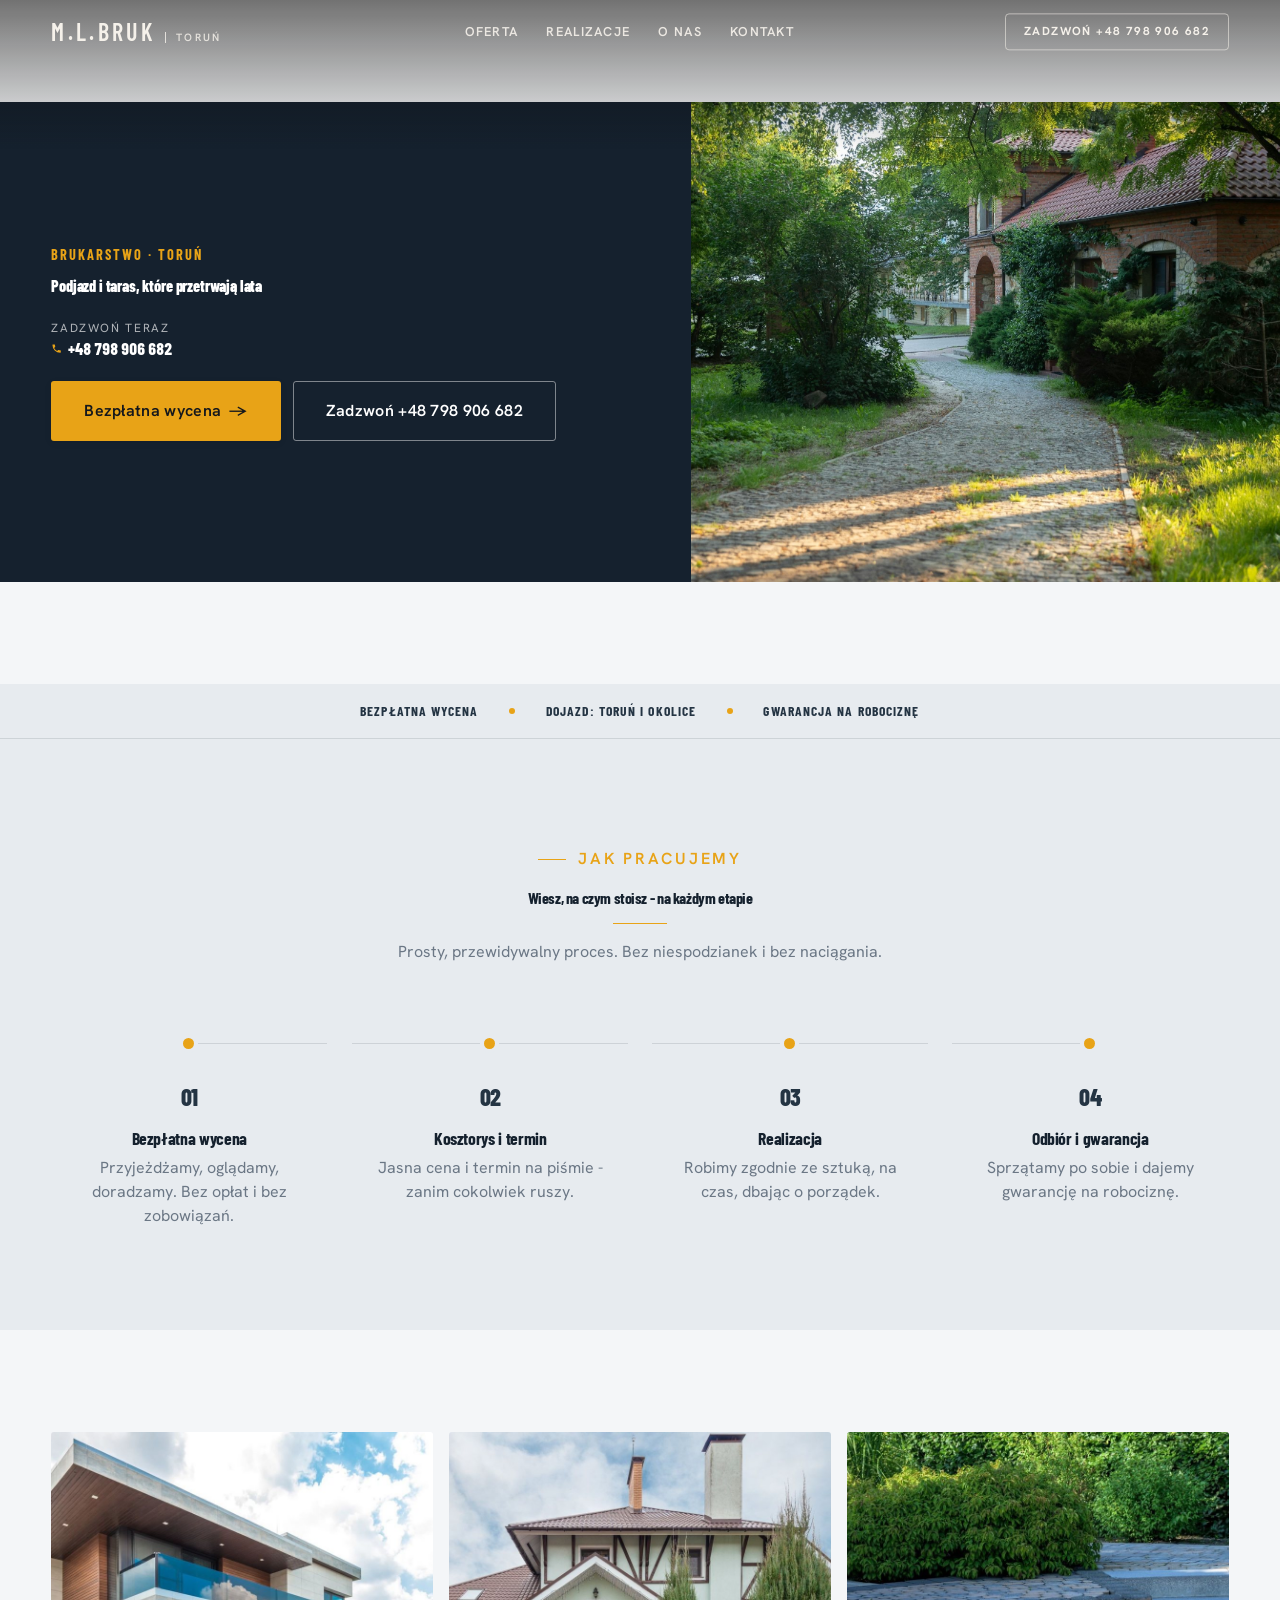
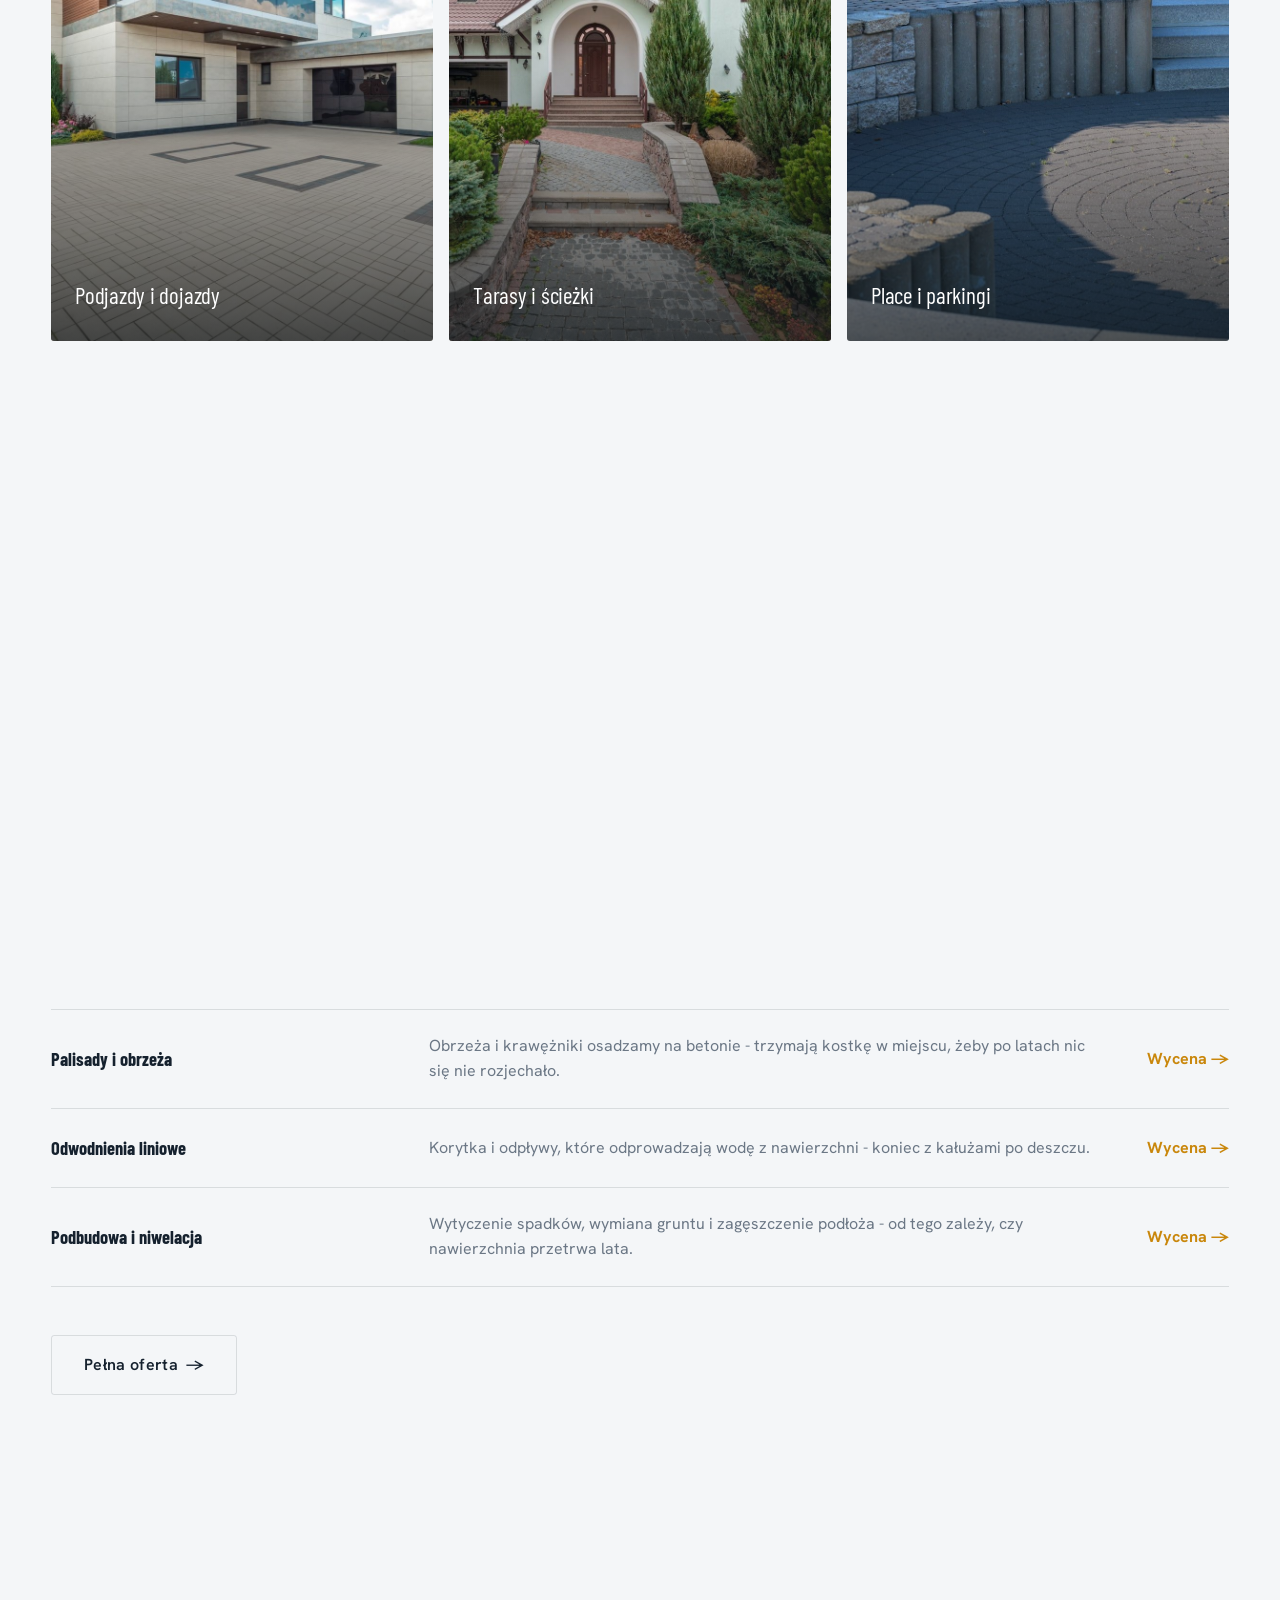
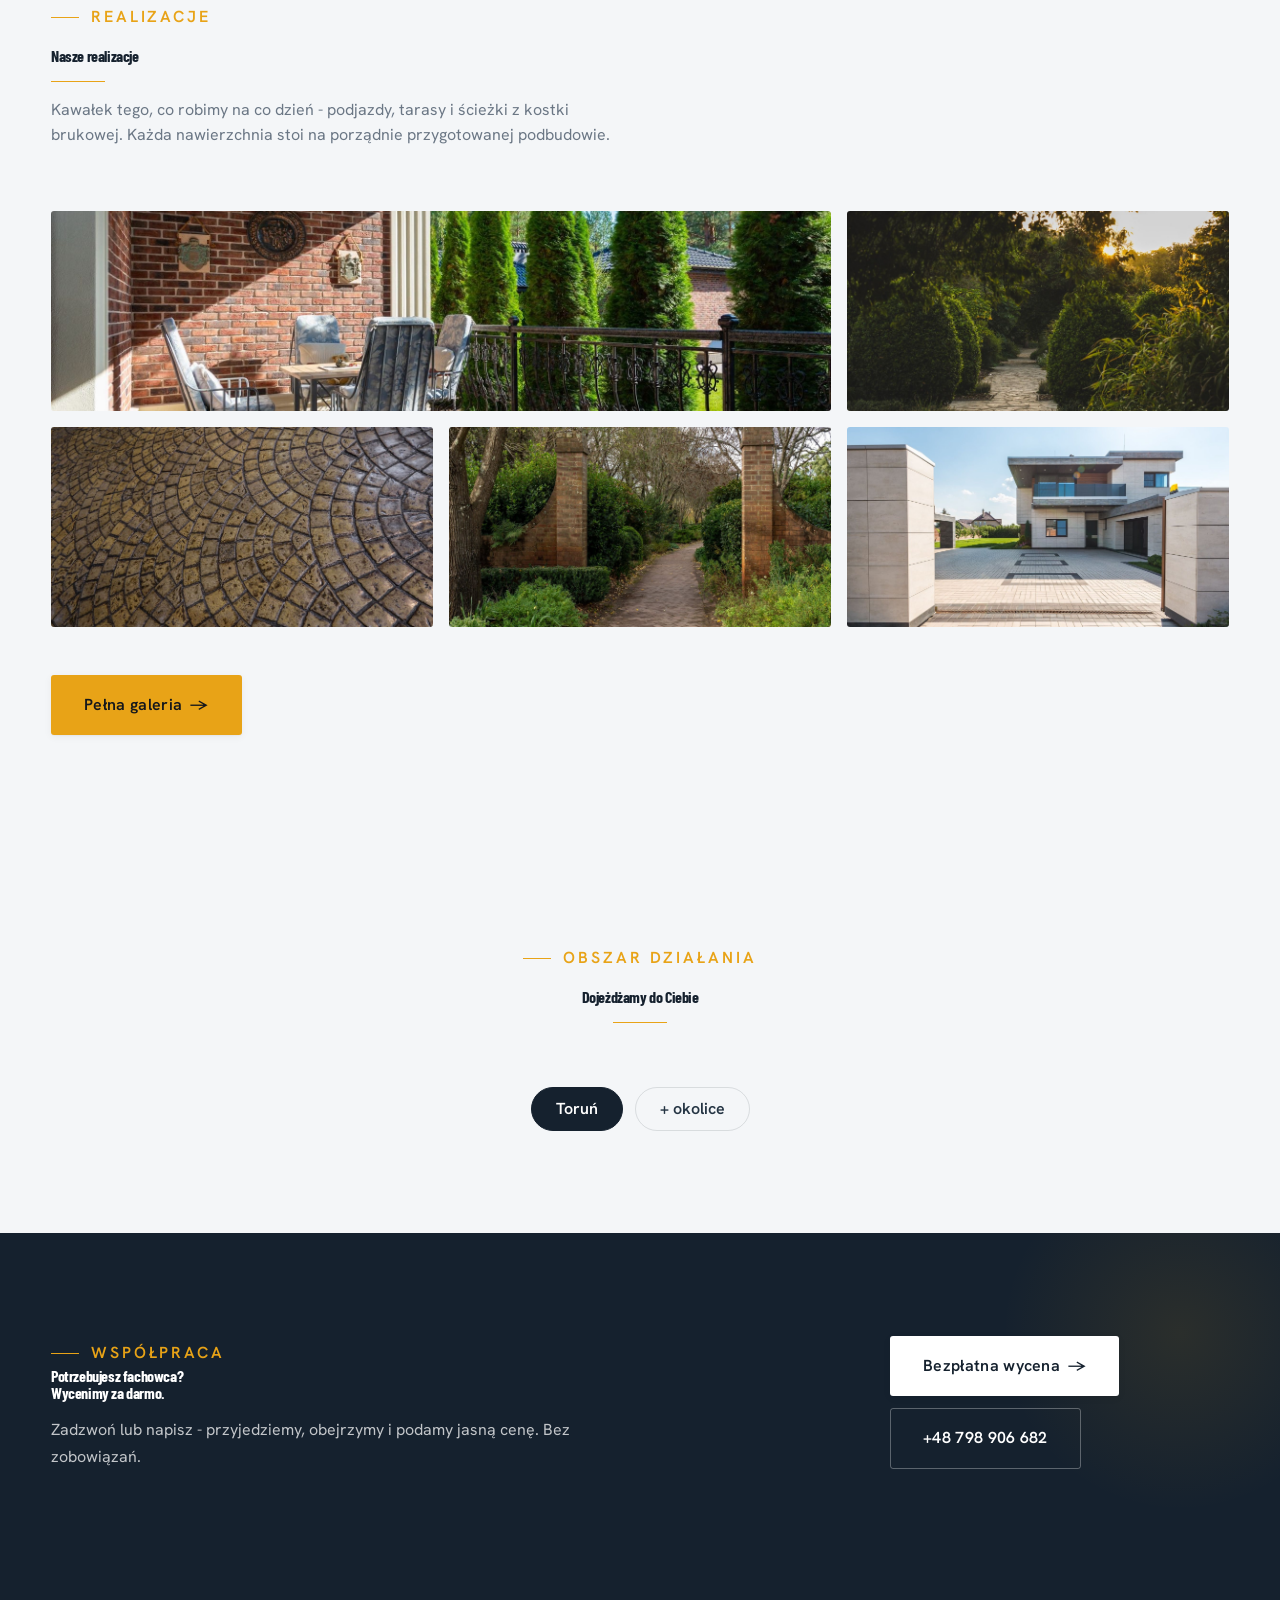
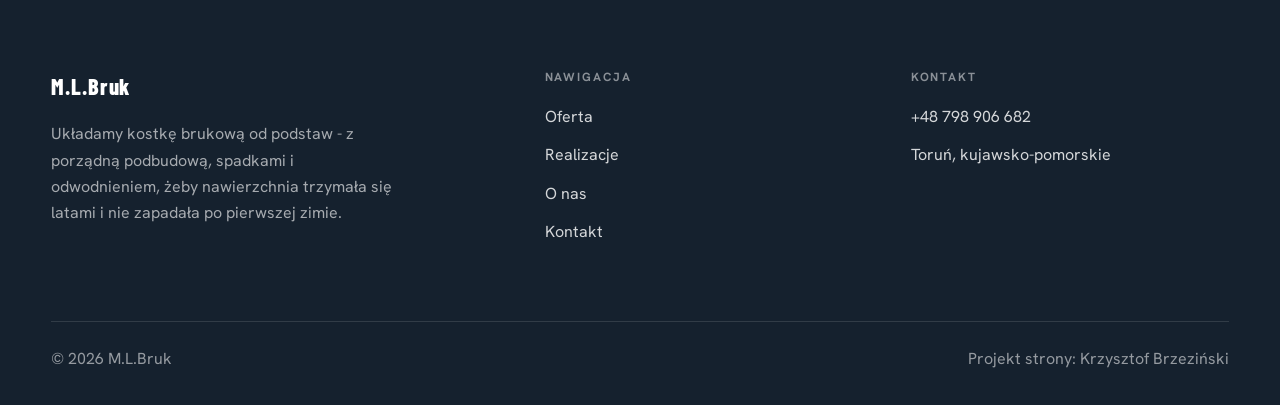
==== commit 4c1a13b3: "Podniesienie jakości treści i zdjęć demo (audyt 02.07)" ====
--- a/index.html
+++ b/index.html
@@ -30,7 +30,7 @@
   <img class="hf-photo" src="img/hero.jpg" alt="M.L.Bruk">
   <div class="hf-panel">
       <span class="hf-kicker">Brukarstwo · Toruń</span>
-      <h1 class="hf-title">Kostka ułożona równo i na lata</h1>
+      <h1 class="hf-title">Podjazd i taras, które przetrwają lata</h1>
       <a class="hf-phone" href="tel:+48798906682"><span class="hf-phone-lab">Zadzwoń teraz</span><span class="hf-phone-num"><svg class="ico-tel" width="16" height="16" viewBox="0 0 24 24" fill="none" aria-hidden="true"><path d="M6.6 10.8a15.5 15.5 0 0 0 6.6 6.6l2.2-2.2a1 1 0 0 1 1-.24 11.4 11.4 0 0 0 3.6.58 1 1 0 0 1 1 1V20a1 1 0 0 1-1 1A17 17 0 0 1 3 4a1 1 0 0 1 1-1h3.5a1 1 0 0 1 1 1c0 1.25.2 2.46.58 3.6a1 1 0 0 1-.25 1l-2.23 2.2Z" fill="currentColor"/></svg> +48 798 906 682</span></a>
       <div class="hf-actions">
         <a href="kontakt.html" class="btn btn-accent">Bezpłatna wycena <span class="arr">→</span></a>
@@ -61,9 +61,9 @@
 <section class="gateways-band">
   <div class="wrap">
     <div class="gateways">
-      <a href="oferta.html" class="gateway reveal"><img src="img/g2.jpg" alt="Podjazdy i dojazdy" loading="lazy"><span class="g-ttl">Podjazdy i dojazdy</span></a>
-      <a href="oferta.html" class="gateway reveal"><img src="img/g3.jpg" alt="Tarasy i ścieżki" loading="lazy"><span class="g-ttl">Tarasy i ścieżki</span></a>
-      <a href="oferta.html" class="gateway reveal"><img src="img/g4.jpg" alt="Place i parkingi" loading="lazy"><span class="g-ttl">Place i parkingi</span></a>
+      <a href="oferta.html" class="gateway reveal"><img src="img/g1.jpg" alt="Podjazdy i dojazdy" loading="lazy"><span class="g-ttl">Podjazdy i dojazdy</span></a>
+      <a href="oferta.html" class="gateway reveal"><img src="img/g2.jpg" alt="Tarasy i ścieżki" loading="lazy"><span class="g-ttl">Tarasy i ścieżki</span></a>
+      <a href="oferta.html" class="gateway reveal"><img src="img/g3.jpg" alt="Place i parkingi" loading="lazy"><span class="g-ttl">Place i parkingi</span></a>
     </div>
   </div>
 </section>
@@ -72,15 +72,15 @@
     <div class="head reveal">
       <span class="eyebrow">Co robimy</span>
       <h2>Zakres prac</h2>
-      <p>Od ścieżki w ogrodzie po podjazd dla dwóch aut. Pokaż teren albo opisz, co chcesz wybrukować - przyjedziemy, obejrzymy podłoże i przygotujemy konkretną wycenę.</p>
+      <p>Zakres prac, jaki robimy najczęściej - pełny opis i wycenę znajdziesz niżej.</p>
     </div>
     <ul class="fu-list">
       <li class="fu-row reveal"><div class="fu-name">Podjazdy i dojazdy</div><div class="fu-desc">Nawierzchnie pod auta z mocną podbudową - wytrzymują obciążenie i nie osiadają z czasem.</div><a class="fu-cta" href="kontakt.html">Wycena <span class="arr">→</span></a></li>
       <li class="fu-row reveal"><div class="fu-name">Tarasy i ścieżki</div><div class="fu-desc">Tarasy, alejki i dojścia z kostki lub płyt - równe, z odpowiednim spadkiem, dopasowane do ogrodu.</div><a class="fu-cta" href="kontakt.html">Wycena <span class="arr">→</span></a></li>
-      <li class="fu-row reveal"><div class="fu-name">Place i parkingi</div><div class="fu-desc">Większe powierzchnie utwardzone pod firmy i posesje - porządne fundamentowanie i precyzyjne spoiny.</div><a class="fu-cta" href="kontakt.html">Wycena <span class="arr">→</span></a></li>
-      <li class="fu-row reveal"><div class="fu-name">Palisady i obrzeża</div><div class="fu-desc">Palisady, obrzeża i krawężniki, które trzymają kształt nawierzchni i ładnie zamykają teren.</div><a class="fu-cta" href="kontakt.html">Wycena <span class="arr">→</span></a></li>
+      <li class="fu-row reveal"><div class="fu-name">Place i parkingi</div><div class="fu-desc">Większe powierzchnie utwardzone pod firmy i posesje - gruba, dobrze zagęszczona podbudowa, która uniesie auta dostawcze, i równe spoiny.</div><a class="fu-cta" href="kontakt.html">Wycena <span class="arr">→</span></a></li>
+      <li class="fu-row reveal"><div class="fu-name">Palisady i obrzeża</div><div class="fu-desc">Obrzeża i krawężniki osadzamy na betonie - trzymają kostkę w miejscu, żeby po latach nic się nie rozjechało.</div><a class="fu-cta" href="kontakt.html">Wycena <span class="arr">→</span></a></li>
       <li class="fu-row reveal"><div class="fu-name">Odwodnienia liniowe</div><div class="fu-desc">Korytka i odpływy, które odprowadzają wodę z nawierzchni - koniec z kałużami po deszczu.</div><a class="fu-cta" href="kontakt.html">Wycena <span class="arr">→</span></a></li>
-      <li class="fu-row reveal"><div class="fu-name">Podbudowa i niwelacja</div><div class="fu-desc">Wytyczenie spadków, wymiana gruntu i zagęszczenie podłoża - fundament, na którym wszystko stoi.</div><a class="fu-cta" href="kontakt.html">Wycena <span class="arr">→</span></a></li>
+      <li class="fu-row reveal"><div class="fu-name">Podbudowa i niwelacja</div><div class="fu-desc">Wytyczenie spadków, wymiana gruntu i zagęszczenie podłoża - od tego zależy, czy nawierzchnia przetrwa lata.</div><a class="fu-cta" href="kontakt.html">Wycena <span class="arr">→</span></a></li>
     </ul>
     <div style="margin-top:var(--space-7)" class="reveal"><a href="oferta.html" class="btn btn-ghost">Pełna oferta <span class="arr">→</span></a></div>
   </div>
@@ -93,11 +93,11 @@
       <p>Kawałek tego, co robimy na co dzień - podjazdy, tarasy i ścieżki z kostki brukowej. Każda nawierzchnia stoi na porządnie przygotowanej podbudowie.</p>
     </div>
     <div class="gallery">
-      <div class="tile t-two3 reveal"><img src="img/g5.jpg" alt="Podjazd z kostki" loading="lazy"><div class="cap">Podjazd z kostki</div></div>
-      <div class="tile t-third reveal"><img src="img/g6.jpg" alt="Taras i schody" loading="lazy"><div class="cap">Taras i schody</div></div>
-      <div class="tile t-third reveal"><img src="img/g7.jpg" alt="Ścieżka w ogrodzie" loading="lazy"><div class="cap">Ścieżka w ogrodzie</div></div>
-      <div class="tile t-third reveal"><img src="img/g8.jpg" alt="Wzór łukowy" loading="lazy"><div class="cap">Wzór łukowy</div></div>
-      <div class="tile t-third reveal"><img src="img/g9.jpg" alt="Bruk jodełkowy" loading="lazy"><div class="cap">Bruk jodełkowy</div></div>
+      <div class="tile t-two3 reveal"><img src="img/g4.jpg" alt="Taras pod zadaszeniem" loading="lazy"><div class="cap">Taras pod zadaszeniem</div></div>
+      <div class="tile t-third reveal"><img src="img/g5.jpg" alt="Ścieżka w ogrodzie" loading="lazy"><div class="cap">Ścieżka w ogrodzie</div></div>
+      <div class="tile t-third reveal"><img src="img/g6.jpg" alt="Wzór łukowy" loading="lazy"><div class="cap">Wzór łukowy</div></div>
+      <div class="tile t-third reveal"><img src="img/g7.jpg" alt="Bruk jodełkowy" loading="lazy"><div class="cap">Bruk jodełkowy</div></div>
+      <div class="tile t-third reveal"><img src="img/g8.jpg" alt="Podjazd przed domem" loading="lazy"><div class="cap">Podjazd przed domem</div></div>
     </div>
     <div style="margin-top:var(--space-7)" class="reveal"><a href="realizacje.html" class="btn btn-accent">Pełna galeria <span class="arr">→</span></a></div>
   </div>
--- a/assets/styles.css
+++ b/assets/styles.css
@@ -609,6 +609,8 @@
 }
 
 /* === focal-point zdjęć (smartcrop) — cover nie utnie twarzy/obiektu === */
+img[src$="/hero.jpg"]{object-position:64% 50%}
+[style*="hero.jpg"]{background-position:64% 50%}
 img[src$="/about.jpg"]{object-position:33% 50%}
 [style*="about.jpg"]{background-position:33% 50%}
 img[src$="/g1.jpg"]{object-position:38% 50%}
@@ -627,5 +629,7 @@
 [style*="g8.jpg"]{background-position:38% 50%}
 img[src$="/g9.jpg"]{object-position:62% 50%}
 [style*="g9.jpg"]{background-position:62% 50%}
+img[src$="/g11.jpg"]{object-position:38% 50%}
+[style*="g11.jpg"]{background-position:38% 50%}
 img[src$="/g12.jpg"]{object-position:35% 52%}
 [style*="g12.jpg"]{background-position:35% 52%}
